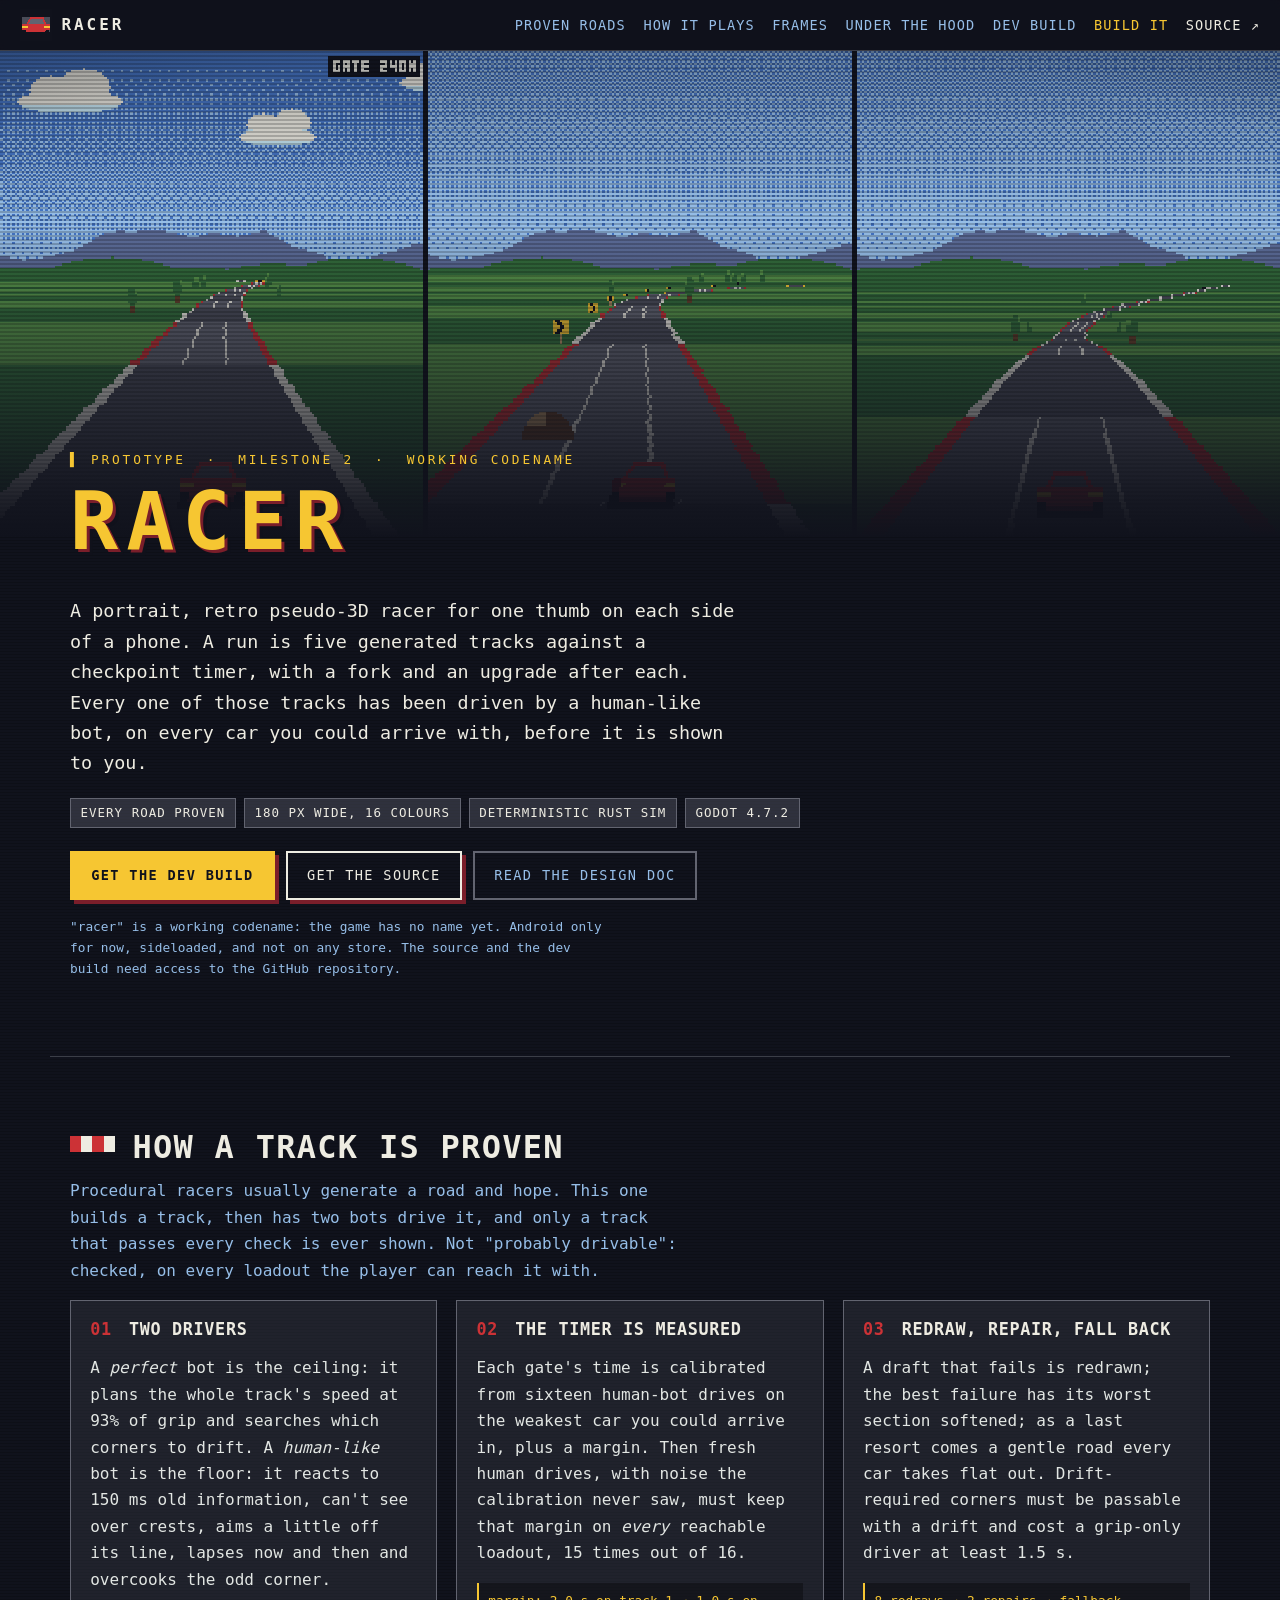
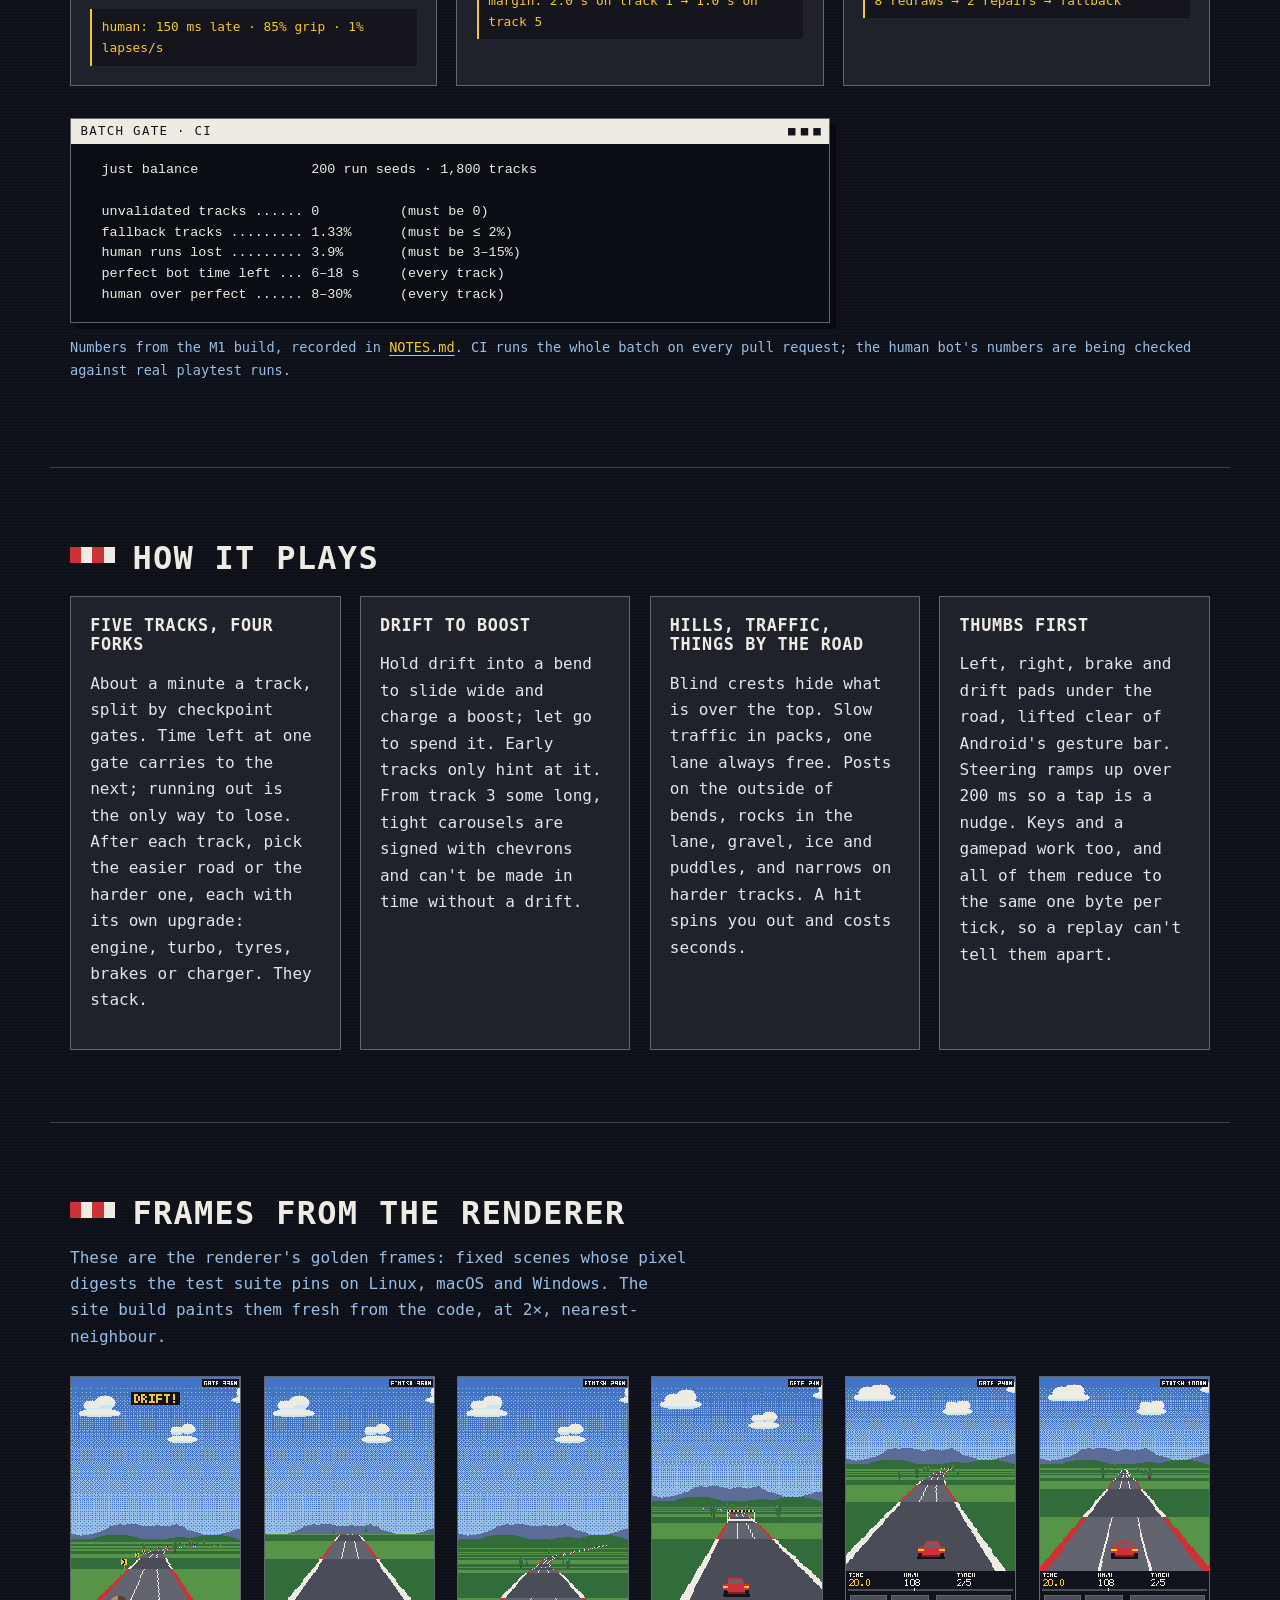
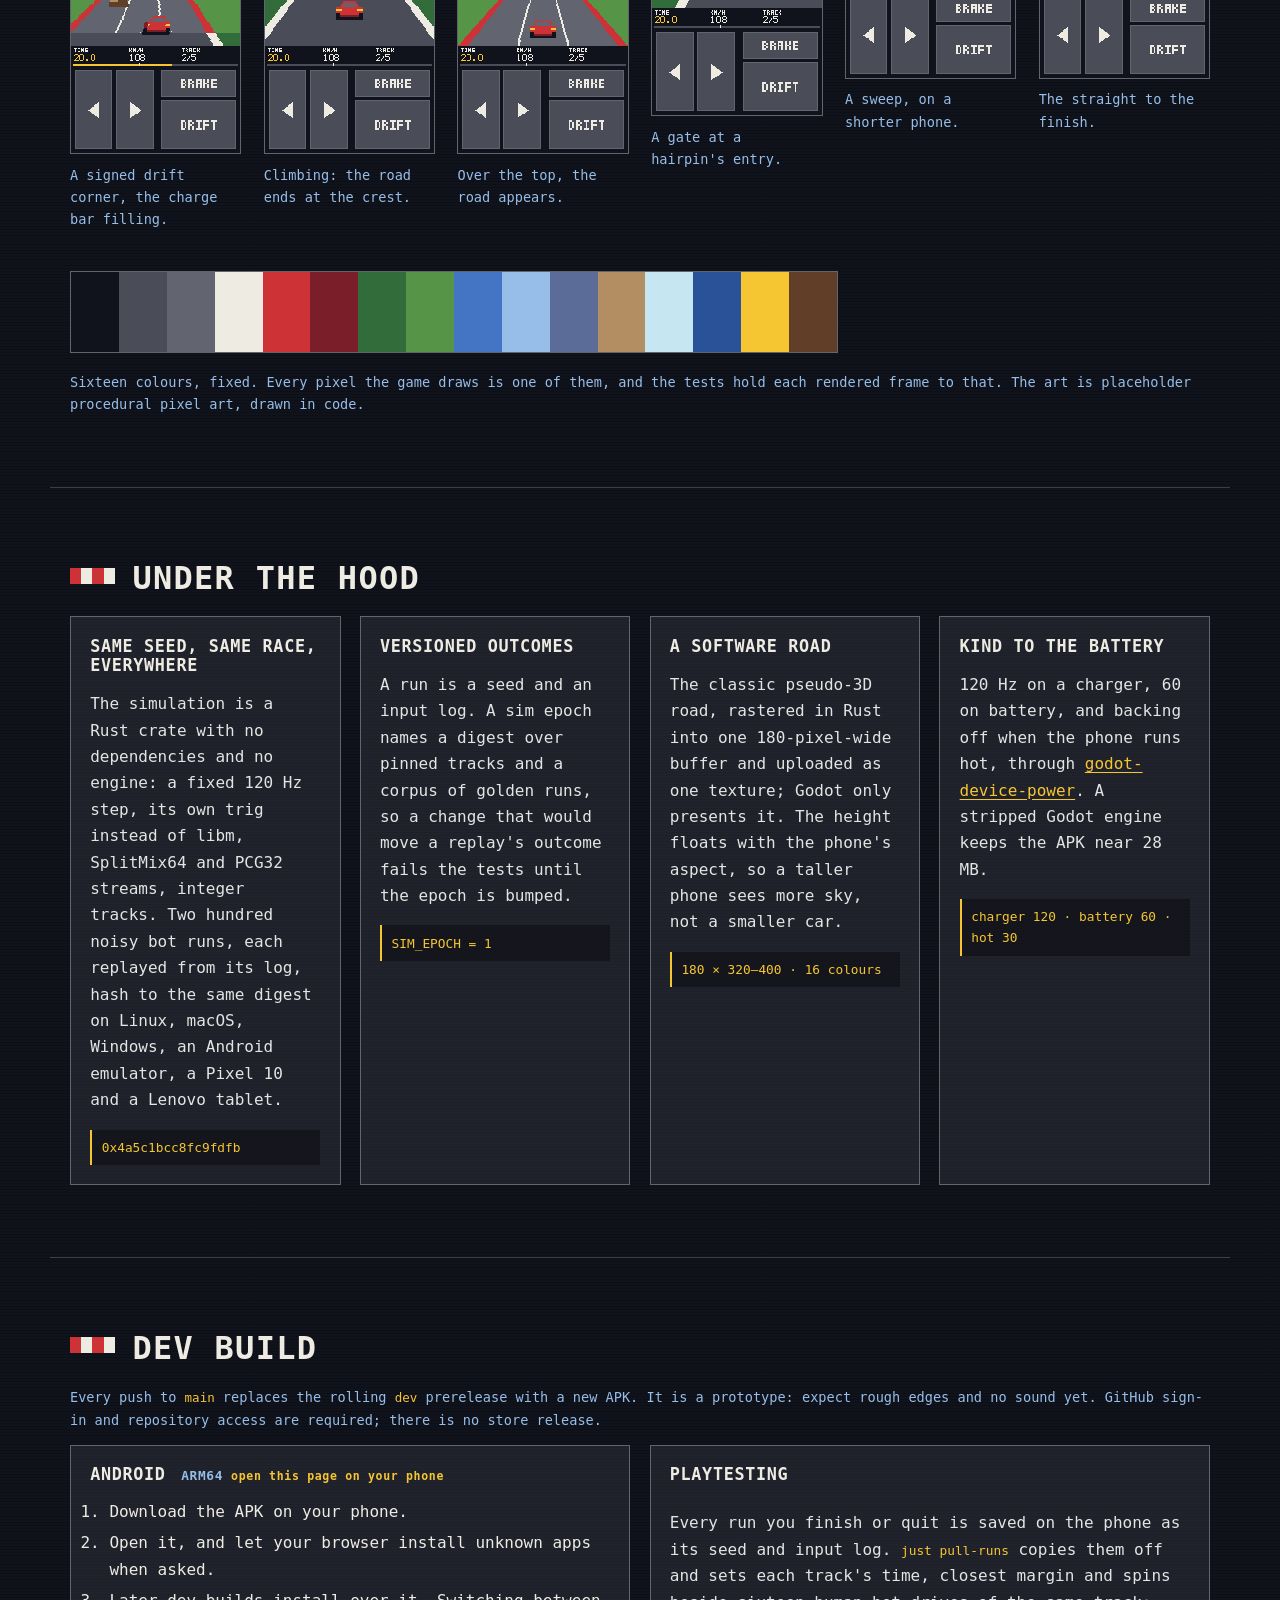
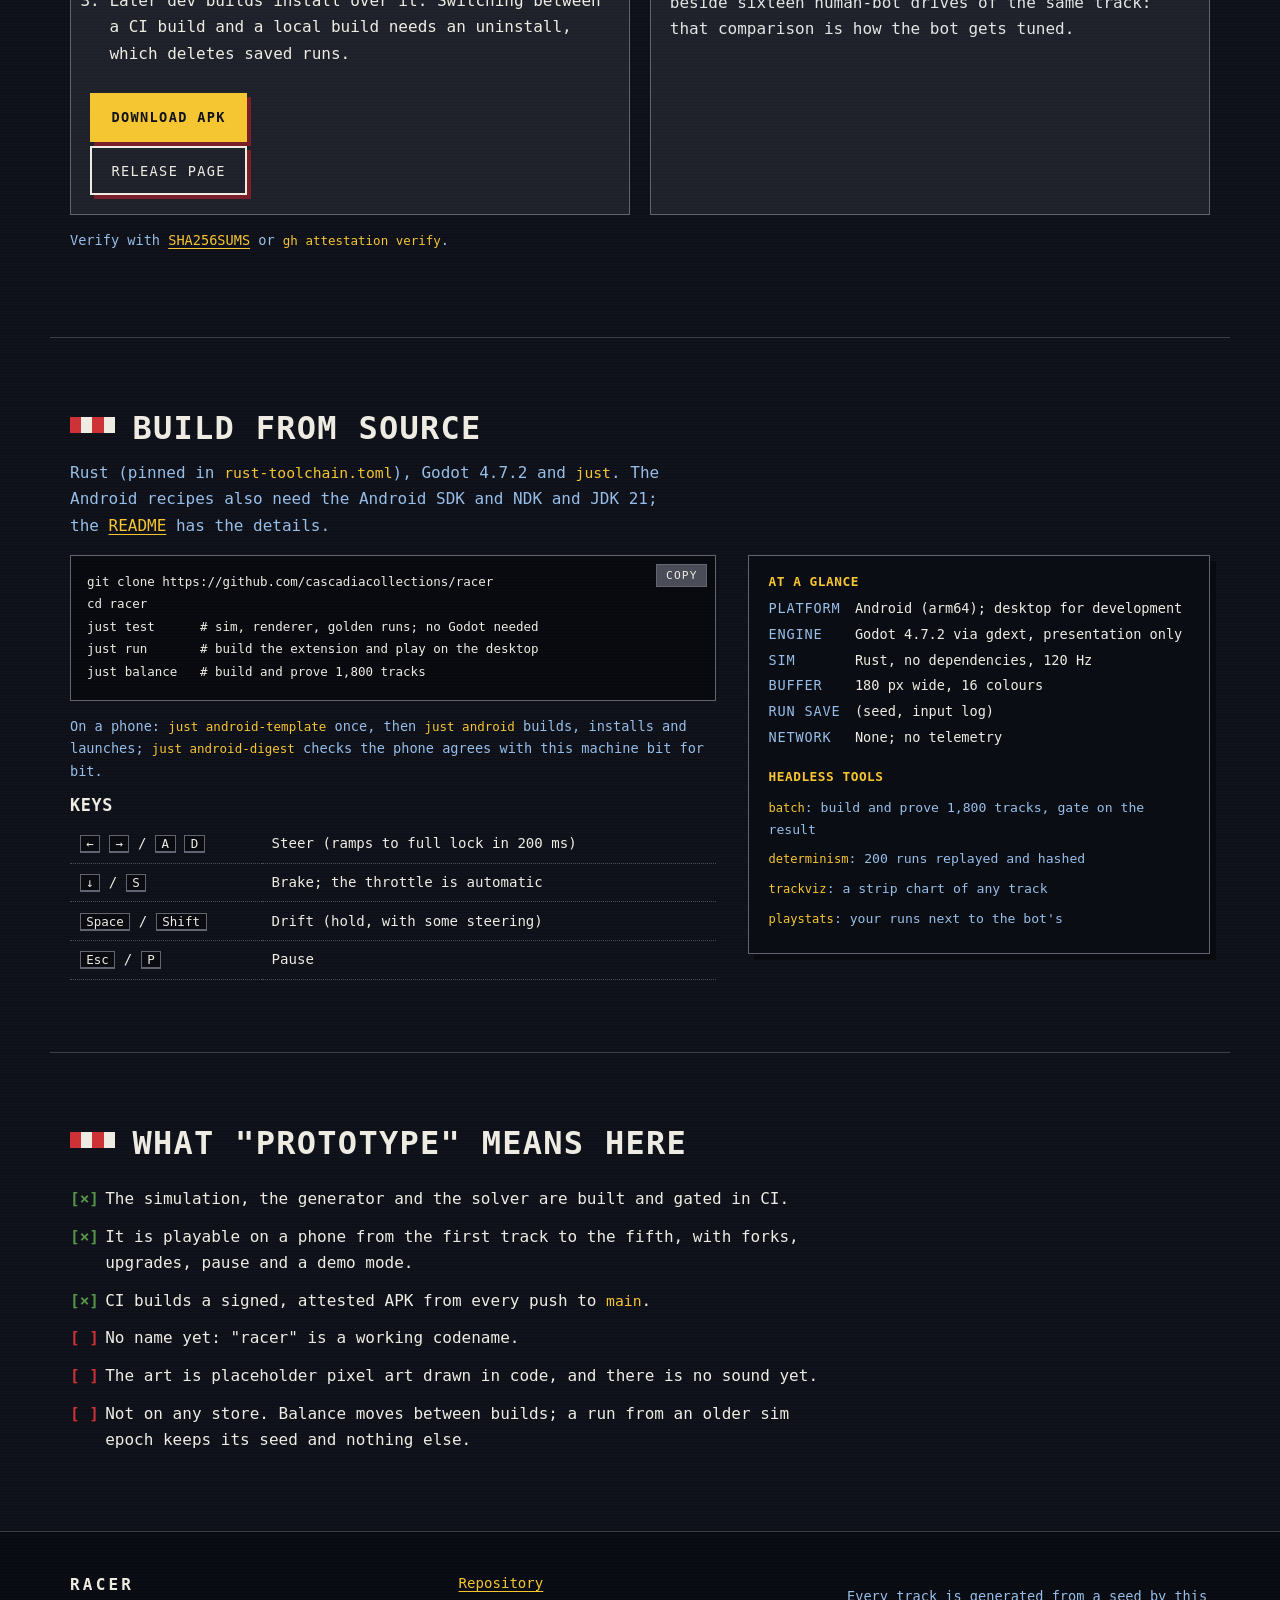
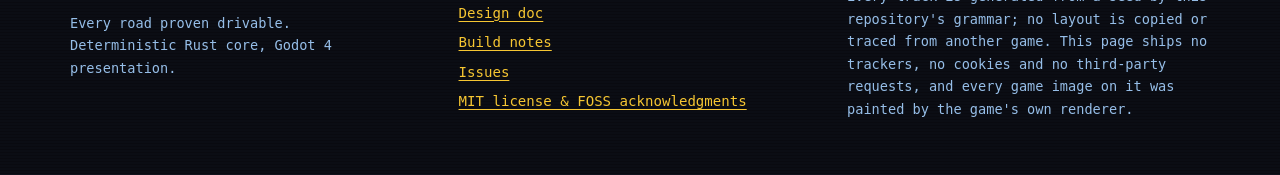
==== site/index.html @ f0534183 "Add a README and a project page built from the renderer's golden frames The README covers what the g" ====
<!DOCTYPE html>
<html lang="en">
<head>
<meta charset="utf-8">
<meta name="viewport" content="width=device-width, initial-scale=1">
<title>racer: every road proven drivable (working codename)</title>
<meta name="description" content="racer is the working codename of a portrait, retro pseudo-3D roguelike racer in which every generated track is driven by a human-like bot before you see it. An early prototype for Android phones.">
<!-- The placeholder below is rewritten to the live Pages base URL at deploy
     time (.github/workflows/pages.yml); it only affects link previews. -->
<link rel="canonical" href="__SITE_URL__">
<meta property="og:type" content="website">
<meta property="og:title" content="racer: every road proven drivable">
<meta property="og:description" content="A portrait, retro pseudo-3D roguelike racer. Every generated track is driven by a human-like bot before you see it. Early prototype; the name is a placeholder.">
<meta property="og:url" content="__SITE_URL__">
<meta property="og:image" content="__SITE_URL__assets/og.png">
<meta property="og:image:width" content="1200">
<meta property="og:image:height" content="630">
<meta name="twitter:card" content="summary_large_image">
<meta name="theme-color" content="#10121c">
<link rel="icon" href="assets/favicon.png" type="image/png">
<link rel="apple-touch-icon" href="assets/favicon.png">
<link rel="stylesheet" href="style.css">
</head>
<body>
<a class="skip" href="#main">Skip to content</a>

<header class="topbar">
  <a class="brand" href="#top">
    <img src="assets/favicon.png" alt="" width="32" height="32" class="px brand-spr">
    <span>RACER</span>
  </a>
  <nav aria-label="Sections">
    <a href="#proven">Proven roads</a>
    <a href="#play">How it plays</a>
    <a href="#frames">Frames</a>
    <a href="#tech">Under the hood</a>
    <a href="#dev">Dev build</a>
    <a href="#build">Build it</a>
    <a class="ext" href="https://github.com/cascadiacollections/racer">Source ↗</a>
  </nav>
</header>

<main id="main">

<section id="top" class="hero">
  <div class="hero-art" aria-hidden="true">
    <img src="assets/hero.png" alt="" class="px" width="1088" height="412" fetchpriority="high">
    <div class="crt"></div>
  </div>

  <div class="hero-copy">
    <p class="kicker"><span class="blink">▌</span> PROTOTYPE &nbsp;·&nbsp; MILESTONE 2 &nbsp;·&nbsp; WORKING CODENAME</p>
    <h1>racer</h1>
    <p class="tagline">A portrait, retro pseudo-3D racer for one thumb on each
      side of a phone. A run is five generated tracks against a checkpoint
      timer, with a fork and an upgrade after each. Every one of those tracks
      has been driven by a human-like bot, on every car you could arrive with,
      before it is shown to you.</p>

    <ul class="badges" aria-label="At a glance">
      <li>Every road proven</li>
      <li>180 px wide, 16 colours</li>
      <li>Deterministic Rust sim</li>
      <li>Godot 4.7.2</li>
    </ul>

    <div class="cta">
      <a class="btn primary" href="#dev">Get the dev build</a>
      <a class="btn" href="https://github.com/cascadiacollections/racer">Get the source</a>
      <a class="btn ghost" href="https://github.com/cascadiacollections/racer/blob/main/design/DESIGN.md">Read the design doc</a>
    </div>

    <p class="fineprint">"racer" is a working codename: the game has no name
      yet. Android only for now, sideloaded, and not on any store. The source
      and the dev build need access to the GitHub repository.</p>
  </div>
</section>

<!-- ------------------------------------------------------------ proven -->
<section id="proven" aria-labelledby="proven-h">
  <h2 id="proven-h">How a track is proven</h2>
  <p class="lede">Procedural racers usually generate a road and hope. This one
    builds a track, then has two bots drive it, and only a track that passes
    every check is ever shown. Not "probably drivable": checked, on every
    loadout the player can reach it with.</p>

  <div class="cards">
    <article class="card">
      <h3><span class="num">01</span> Two drivers</h3>
      <p>A <em>perfect</em> bot is the ceiling: it plans the whole track's
        speed at 93% of grip and searches which corners to drift. A
        <em>human-like</em> bot is the floor: it reacts to 150 ms old
        information, can't see over crests, aims a little off its line,
        lapses now and then and overcooks the odd corner.</p>
      <code>human: 150 ms late · 85% grip · 1% lapses/s</code>
    </article>
    <article class="card">
      <h3><span class="num">02</span> The timer is measured</h3>
      <p>Each gate's time is calibrated from sixteen human-bot drives on the
        weakest car you could arrive in, plus a margin. Then fresh human
        drives, with noise the calibration never saw, must keep that margin
        on <em>every</em> reachable loadout, 15 times out of 16.</p>
      <code>margin: 2.0 s on track 1 → 1.0 s on track 5</code>
    </article>
    <article class="card">
      <h3><span class="num">03</span> Redraw, repair, fall back</h3>
      <p>A draft that fails is redrawn; the best failure has its worst
        section softened; as a last resort comes a gentle road every car
        takes flat out. Drift-required corners must be passable with a drift
        and cost a grip-only driver at least 1.5 s.</p>
      <code>8 redraws → 2 repairs → fallback</code>
    </article>
  </div>

  <div class="panel gate">
    <div class="dosbar"><span>BATCH GATE · CI</span><span class="dots">■ ■ ■</span></div>
<pre class="dos">
  just balance              200 run seeds · 1,800 tracks

  unvalidated tracks ...... 0          (must be 0)
  fallback tracks ......... 1.33%      (must be ≤ 2%)
  human runs lost ......... 3.9%       (must be 3–15%)
  perfect bot time left ... 6–18 s     (every track)
  human over perfect ...... 8–30%      (every track)
</pre>
  </div>
  <p class="small">Numbers from the M1 build, recorded in
    <a href="https://github.com/cascadiacollections/racer/blob/main/NOTES.md">NOTES.md</a>.
    CI runs the whole batch on every pull request; the human bot's numbers are
    being checked against real playtest runs.</p>
</section>

<!-- ------------------------------------------------------------- play -->
<section id="play" aria-labelledby="play-h">
  <h2 id="play-h">How it plays</h2>
  <div class="cards">
    <article class="card">
      <h3>Five tracks, four forks</h3>
      <p>About a minute a track, split by checkpoint gates. Time left at one
        gate carries to the next; running out is the only way to lose. After
        each track, pick the easier road or the harder one, each with its own
        upgrade: engine, turbo, tyres, brakes or charger. They stack.</p>
    </article>
    <article class="card">
      <h3>Drift to boost</h3>
      <p>Hold drift into a bend to slide wide and charge a boost; let go to
        spend it. Early tracks only hint at it. From track 3 some long,
        tight carousels are signed with chevrons and can't be made in time
        without a drift.</p>
    </article>
    <article class="card">
      <h3>Hills, traffic, things by the road</h3>
      <p>Blind crests hide what is over the top. Slow traffic in packs, one
        lane always free. Posts on the outside of bends, rocks in the lane,
        gravel, ice and puddles, and narrows on harder tracks. A hit spins
        you out and costs seconds.</p>
    </article>
    <article class="card">
      <h3>Thumbs first</h3>
      <p>Left, right, brake and drift pads under the road, lifted clear of
        Android's gesture bar. Steering ramps up over 200 ms so a tap is a
        nudge. Keys and a gamepad work too, and all of them reduce to the same
        one byte per tick, so a replay can't tell them apart.</p>
    </article>
  </div>
</section>

<!-- ------------------------------------------------------------ frames -->
<section id="frames" aria-labelledby="frames-h">
  <h2 id="frames-h">Frames from the renderer</h2>
  <p class="lede">These are the renderer's golden frames: fixed scenes whose
    pixel digests the test suite pins on Linux, macOS and Windows. The site
    build paints them fresh from the code, at 2×, nearest-neighbour.</p>
  <div class="frame-grid">
    <figure>
      <img src="assets/frames/drift_corner_signed.png" alt="Drifting into a signed right-hand carousel: a yellow DRIFT banner, chevron signs on the outside of the bend, a rock by the road and the drift charge bar filling under the HUD." class="px" width="360" height="800" loading="lazy">
      <figcaption>A signed drift corner, the charge bar filling.</figcaption>
    </figure>
    <figure>
      <img src="assets/frames/crest_climbing.png" alt="Climbing toward a crest: the road ends at the summit and nothing beyond it is visible." class="px" width="360" height="800" loading="lazy">
      <figcaption>Climbing: the road ends at the crest.</figcaption>
    </figure>
    <figure>
      <img src="assets/frames/crest_over.png" alt="Just over the crest: the road drops away and winds into the distance." class="px" width="360" height="800" loading="lazy">
      <figcaption>Over the top, the road appears.</figcaption>
    </figure>
    <figure>
      <img src="assets/frames/hairpin_entry.png" alt="Approaching a hairpin with a checkpoint gate across the road ahead." class="px" width="360" height="720" loading="lazy">
      <figcaption>A gate at a hairpin's entry.</figcaption>
    </figure>
    <figure>
      <img src="assets/frames/sweep_mid_curve.png" alt="Mid-way through a long right-hand sweep with clouds above the hills." class="px" width="360" height="640" loading="lazy">
      <figcaption>A sweep, on a shorter phone.</figcaption>
    </figure>
    <figure>
      <img src="assets/frames/hazards.png" alt="A long straight toward the finish with red and white kerbs." class="px" width="360" height="640" loading="lazy">
      <figcaption>The straight to the finish.</figcaption>
    </figure>
  </div>
  <figure class="palette">
    <img src="assets/palette_16.png" alt="The sixteen colours: ink, two asphalt greys, white, red, dark red, two grass greens, two sky blues, hill blue, gravel, ice, water blue, yellow and brown." class="px" width="768" height="80" loading="lazy">
    <figcaption>Sixteen colours, fixed. Every pixel the game draws is one of
      them, and the tests hold each rendered frame to that. The art is
      placeholder procedural pixel art, drawn in code.</figcaption>
  </figure>
</section>

<!-- -------------------------------------------------------------- tech -->
<section id="tech" aria-labelledby="tech-h">
  <h2 id="tech-h">Under the hood</h2>
  <div class="cards">
    <article class="card">
      <h3>Same seed, same race, everywhere</h3>
      <p>The simulation is a Rust crate with no dependencies and no engine: a
        fixed 120 Hz step, its own trig instead of libm, SplitMix64 and PCG32
        streams, integer tracks. Two hundred noisy bot runs, each replayed
        from its log, hash to the same digest on Linux, macOS, Windows, an
        Android emulator, a Pixel 10 and a Lenovo tablet.</p>
      <code>0x4a5c1bcc8fc9fdfb</code>
    </article>
    <article class="card">
      <h3>Versioned outcomes</h3>
      <p>A run is a seed and an input log. A sim epoch names a digest over
        pinned tracks and a corpus of golden runs, so a change that would
        move a replay's outcome fails the tests until the epoch is bumped.</p>
      <code>SIM_EPOCH = 1</code>
    </article>
    <article class="card">
      <h3>A software road</h3>
      <p>The classic pseudo-3D road, rastered in Rust into one 180-pixel-wide
        buffer and uploaded as one texture; Godot only presents it. The height
        floats with the phone's aspect, so a taller phone sees more sky, not a
        smaller car.</p>
      <code>180 × 320–400 · 16 colours</code>
    </article>
    <article class="card">
      <h3>Kind to the battery</h3>
      <p>120 Hz on a charger, 60 on battery, and backing off when the phone
        runs hot, through
        <a href="https://github.com/KevinTCoughlin/godot-device-power">godot-device-power</a>.
        A stripped Godot engine keeps the APK near 28 MB.</p>
      <code>charger 120 · battery 60 · hot 30</code>
    </article>
  </div>
</section>

<!-- --------------------------------------------------------------- dev -->
<section id="dev" aria-labelledby="dev-h">
  <h2 id="dev-h">Dev build</h2>
  <p class="small">Every push to <code>main</code> replaces the rolling
    <code>dev</code> prerelease with a new APK. It is a prototype: expect
    rough edges and no sound yet. GitHub sign-in and repository access are
    required; there is no store release.</p>
  <div class="cards dl">
    <article class="card">
      <h3>Android <span class="arch">arm64</span></h3>
      <ol>
        <li>Download the APK on your phone.</li>
        <li>Open it, and let your browser install unknown apps when asked.</li>
        <li>Later dev builds install over it. Switching between a CI build and
          a local build needs an uninstall, which deletes saved runs.</li>
      </ol>
      <a class="btn primary" href="https://github.com/cascadiacollections/racer/releases/download/dev/Racer-android-arm64.apk">Download APK</a>
      <a class="btn" href="https://github.com/cascadiacollections/racer/releases/tag/dev">Release page</a>
    </article>
    <article class="card">
      <h3>Playtesting</h3>
      <p>Every run you finish or quit is saved on the phone as its seed and
        input log. <code>just pull-runs</code> copies them off and sets each
        track's time, closest margin and spins beside sixteen human-bot drives
        of the same track: that comparison is how the bot gets tuned.</p>
    </article>
  </div>
  <p class="small">Verify with <a href="https://github.com/cascadiacollections/racer/releases/download/dev/SHA256SUMS">SHA256SUMS</a>
    or <code>gh attestation verify</code>.</p>
</section>

<!-- ------------------------------------------------------------- build -->
<section id="build" aria-labelledby="build-h">
  <h2 id="build-h">Build from source</h2>
  <p class="lede">Rust (pinned in <code>rust-toolchain.toml</code>), Godot
    4.7.2 and <code>just</code>. The Android recipes also need the Android SDK
    and NDK and JDK 21; the
    <a href="https://github.com/cascadiacollections/racer/blob/main/README.md">README</a>
    has the details.</p>
  <div class="build-grid">
    <div>
      <div class="codeblock">
        <button class="copy" type="button" data-copy="#quickstart">Copy</button>
<pre id="quickstart"><code>git clone https://github.com/cascadiacollections/racer
cd racer
just test      # sim, renderer, golden runs; no Godot needed
just run       # build the extension and play on the desktop
just balance   # build and prove 1,800 tracks</code></pre>
      </div>
      <p class="small">On a phone: <code>just android-template</code> once, then
        <code>just android</code> builds, installs and launches;
        <code>just android-digest</code> checks the phone agrees with this
        machine bit for bit.</p>

      <h3>Keys</h3>
      <table class="keys">
        <tbody>
          <tr><th scope="row"><kbd>←</kbd> <kbd>→</kbd> / <kbd>A</kbd> <kbd>D</kbd></th><td>Steer (ramps to full lock in 200 ms)</td></tr>
          <tr><th scope="row"><kbd>↓</kbd> / <kbd>S</kbd></th><td>Brake; the throttle is automatic</td></tr>
          <tr><th scope="row"><kbd>Space</kbd> / <kbd>Shift</kbd></th><td>Drift (hold, with some steering)</td></tr>
          <tr><th scope="row"><kbd>Esc</kbd> / <kbd>P</kbd></th><td>Pause</td></tr>
        </tbody>
      </table>
    </div>

    <aside class="reqs panel">
      <h3>At a glance</h3>
      <dl>
        <dt>Platform</dt><dd>Android (arm64); desktop for development</dd>
        <dt>Engine</dt><dd>Godot 4.7.2 via gdext, presentation only</dd>
        <dt>Sim</dt><dd>Rust, no dependencies, 120 Hz</dd>
        <dt>Buffer</dt><dd>180 px wide, 16 colours</dd>
        <dt>Run save</dt><dd>(seed, input log)</dd>
        <dt>Network</dt><dd>None; no telemetry</dd>
      </dl>
      <h3>Headless tools</h3>
      <ul class="tools">
        <li><code>batch</code>: build and prove 1,800 tracks, gate on the result</li>
        <li><code>determinism</code>: 200 runs replayed and hashed</li>
        <li><code>trackviz</code>: a strip chart of any track</li>
        <li><code>playstats</code>: your runs next to the bot's</li>
      </ul>
    </aside>
  </div>
</section>

<!-- ------------------------------------------------------------ status -->
<section class="status" aria-labelledby="status-h">
  <h2 id="status-h">What "prototype" means here</h2>
  <ul class="checks">
    <li class="yes">The simulation, the generator and the solver are built and gated in CI.</li>
    <li class="yes">It is playable on a phone from the first track to the fifth, with forks, upgrades, pause and a demo mode.</li>
    <li class="yes">CI builds a signed, attested APK from every push to <code>main</code>.</li>
    <li class="no">No name yet: "racer" is a working codename.</li>
    <li class="no">The art is placeholder pixel art drawn in code, and there is no sound yet.</li>
    <li class="no">Not on any store. Balance moves between builds; a run from an older sim epoch keeps its seed and nothing else.</li>
  </ul>
</section>

</main>

<footer>
  <div class="foot-grid">
    <div>
      <p class="brand-foot">RACER</p>
      <p class="small">Every road proven drivable.<br>Deterministic Rust core, Godot 4 presentation.</p>
    </div>
    <nav aria-label="Project links">
      <a href="https://github.com/cascadiacollections/racer">Repository</a>
      <a href="https://github.com/cascadiacollections/racer/blob/main/design/DESIGN.md">Design doc</a>
      <a href="https://github.com/cascadiacollections/racer/blob/main/NOTES.md">Build notes</a>
      <a href="https://github.com/cascadiacollections/racer/issues">Issues</a>
      <a href="licenses.html">MIT license &amp; FOSS acknowledgments</a>
    </nav>
    <p class="small colophon">Every track is generated from a seed by this
      repository's grammar; no layout is copied or traced from another game.
      This page ships no trackers, no cookies and no third-party requests,
      and every game image on it was painted by the game's own renderer.</p>
  </div>
</footer>

<script src="main.js" defer></script>
</body>
</html>
---- site/style.css ----
/* racer: project page.
   The palette below is COLOURS in crates/racer-godot/src/palette.rs, in
   index order. Nothing on this page uses a colour that is not in the game,
   apart from translucent mixes of these. */
:root {
  --ink:        #10121c;
  --asphalt-dk: #4a4c58;
  --asphalt-lt: #626470;
  --white:      #eeece2;
  --red:        #cc3236;
  --red-dk:     #7a1e2a;
  --grass-dk:   #326c3a;
  --grass-lt:   #569448;
  --sky-hi:     #4474c4;
  --sky-lo:     #96bee8;
  --hills:      #5c6c98;
  --gravel:     #b28e62;
  --ice:        #c6e6f2;
  --water:      #2a5298;
  --yellow:     #f6c632;
  --brown:      #603e28;

  --mono: ui-monospace, "SFMono-Regular", "SF Mono", Menlo, Consolas,
          "DejaVu Sans Mono", "Liberation Mono", monospace;
  --maxw: 1180px;
  --rule: 1px solid color-mix(in srgb, var(--asphalt-lt) 55%, transparent);
  color-scheme: dark;
}

*, *::before, *::after { box-sizing: border-box; }

html { scroll-behavior: smooth; }
@media (prefers-reduced-motion: reduce) { html { scroll-behavior: auto; } }

body {
  margin: 0;
  background: var(--ink);
  color: var(--white);
  font-family: var(--mono);
  font-size: 16px;
  line-height: 1.65;
  -webkit-font-smoothing: antialiased;
  background-image:
    radial-gradient(1200px 600px at 50% -10%, color-mix(in srgb, var(--water) 55%, transparent), transparent 70%),
    repeating-linear-gradient(0deg, rgba(0,0,0,.18) 0 1px, transparent 1px 3px);
}

.px { image-rendering: pixelated; image-rendering: crisp-edges; }

.skip {
  position: absolute; left: -9999px; top: 0; z-index: 20;
  background: var(--yellow); color: var(--ink); padding: .5rem 1rem;
}
.skip:focus { left: 0; }

:focus-visible { outline: 2px solid var(--yellow); outline-offset: 3px; }

a { color: var(--yellow); text-underline-offset: 3px; }
a:hover { color: var(--ice); }

h1, h2, h3 { line-height: 1.15; letter-spacing: .04em; margin: 0 0 .6em; }
h2 {
  font-size: clamp(1.4rem, 1.1rem + 1.2vw, 2rem);
  text-transform: uppercase;
}
/* A kerb: red and white blocks before every section heading. */
h2::before {
  content: ""; display: inline-block;
  width: 1.4em; height: .5em; margin-right: .55em; vertical-align: .18em;
  background: repeating-linear-gradient(90deg, var(--red) 0 .35em, var(--white) .35em .7em);
}
h3 { font-size: 1.05rem; text-transform: uppercase; color: var(--white); }

code { color: var(--yellow); font-family: var(--mono); font-size: .92em; }

section {
  max-width: var(--maxw);
  margin: 0 auto;
  padding: 4.5rem 1.25rem;
  border-top: var(--rule);
}
section:first-of-type { border-top: 0; }

.lede { color: var(--sky-lo); max-width: 64ch; margin-top: -.4rem; }
.small { font-size: .85rem; color: var(--sky-lo); }

/* ------------------------------------------------------------- top bar */
.topbar {
  position: sticky; top: 0; z-index: 10;
  display: flex; align-items: center; justify-content: space-between;
  gap: 1rem; flex-wrap: wrap;
  padding: .55rem 1.25rem;
  background: color-mix(in srgb, var(--ink) 88%, transparent);
  backdrop-filter: blur(6px);
  border-bottom: var(--rule);
}
.brand {
  display: inline-flex; align-items: center; gap: .6rem;
  color: var(--white); text-decoration: none;
  font-weight: 700; letter-spacing: .18em;
}
.brand-spr { width: 32px; height: 32px; }
.topbar nav { display: flex; gap: 1.1rem; flex-wrap: wrap; font-size: .85rem; }
.topbar nav a { color: var(--sky-lo); text-decoration: none; text-transform: uppercase; letter-spacing: .08em; }
.topbar nav a:hover, .topbar nav a[aria-current="true"] { color: var(--yellow); }
.topbar nav .ext { color: var(--white); }

/* ---------------------------------------------------------------- hero */
.hero {
  position: relative;
  max-width: none;
  padding: 0 0 4rem;
  border-top: 0;
  overflow: hidden;
}
.hero-art { position: relative; line-height: 0; background: var(--ink); }
.hero-art img {
  display: block;
  width: 100%; max-width: 1632px; margin: 0 auto;
  height: clamp(260px, 38vw, 560px); object-fit: cover;
  object-position: 50% 100%;
}
.hero-art::after {
  content: ""; position: absolute; inset: 0;
  background: linear-gradient(180deg,
    color-mix(in srgb, var(--ink) 30%, transparent) 0%,
    transparent 35%,
    color-mix(in srgb, var(--ink) 92%, transparent) 92%,
    var(--ink) 100%);
}
.crt {
  position: absolute; inset: 0; pointer-events: none;
  background:
    repeating-linear-gradient(0deg, rgba(0,0,0,.2) 0 2px, transparent 2px 4px),
    radial-gradient(120% 90% at 50% 50%, transparent 55%, rgba(0,0,0,.45) 100%);
  animation: flicker 4.2s steps(2, end) infinite;
}
@keyframes flicker { 0%,96%,100% { opacity: 1; } 97% { opacity: .82; } }

.hero-copy {
  position: relative;
  max-width: var(--maxw);
  margin: -5.5rem auto 0;
  padding: 0 1.25rem;
}
.kicker {
  color: var(--yellow); letter-spacing: .22em; font-size: .8rem;
  text-transform: uppercase; margin: 0 0 .4rem;
}
.blink { animation: blink 1.1s steps(2, end) infinite; }
@keyframes blink { 50% { opacity: 0; } }

.hero h1 {
  font-size: clamp(2.6rem, 1.6rem + 5vw, 5rem);
  letter-spacing: .1em;
  text-transform: uppercase;
  margin: 0 0 .35em;
  color: var(--yellow);
  text-shadow:
    3px 3px 0 var(--red-dk),
    6px 6px 0 color-mix(in srgb, var(--ink) 80%, transparent);
}
.tagline { max-width: 60ch; font-size: clamp(1rem, .95rem + .3vw, 1.15rem); }

.badges {
  display: flex; flex-wrap: wrap; gap: .5rem;
  list-style: none; margin: 1.2rem 0; padding: 0;
  font-size: .78rem; text-transform: uppercase; letter-spacing: .08em;
}
.badges li {
  border: 1px solid var(--asphalt-lt);
  background: color-mix(in srgb, var(--asphalt-dk) 55%, transparent);
  color: var(--white);
  padding: .25rem .6rem;
}

.cta { display: flex; flex-wrap: wrap; gap: .7rem; margin: 1.4rem 0 1rem; }
.btn {
  display: inline-block;
  padding: .7rem 1.2rem;
  border: 2px solid var(--white);
  color: var(--white);
  background: transparent;
  text-decoration: none;
  text-transform: uppercase;
  letter-spacing: .1em;
  font-size: .85rem;
  box-shadow: 4px 4px 0 var(--red-dk);
  transition: transform .06s linear, box-shadow .06s linear, background .12s;
}
.btn:hover { background: color-mix(in srgb, var(--white) 12%, transparent); color: var(--white); }
.btn:active { transform: translate(4px, 4px); box-shadow: 0 0 0 var(--red-dk); }
.btn.primary {
  background: var(--yellow); border-color: var(--yellow); color: var(--ink);
  font-weight: 700;
}
.btn.primary:hover { background: var(--white); border-color: var(--white); color: var(--ink); }
.btn.ghost { border-color: var(--asphalt-lt); color: var(--sky-lo); box-shadow: none; }
.btn.ghost:hover { color: var(--white); border-color: var(--white); }
.fineprint { font-size: .8rem; color: var(--sky-lo); max-width: 70ch; }

/* --------------------------------------------------------------- panels */
.panel {
  border: 1px solid var(--asphalt-lt);
  background: color-mix(in srgb, #000 30%, var(--ink));
  box-shadow: 6px 6px 0 rgba(0,0,0,.4);
}
.dosbar {
  display: flex; justify-content: space-between; align-items: center;
  background: var(--white); color: var(--ink);
  padding: .15rem .6rem; font-size: .78rem; letter-spacing: .1em;
}
.dosbar .dots { letter-spacing: -.1em; }
pre.dos {
  margin: 0; padding: 1rem .9rem;
  color: var(--white); font-size: clamp(.66rem, .52rem + .42vw, .84rem);
  line-height: 1.55; overflow-x: auto;
}
.gate { margin-top: 2rem; max-width: 760px; }

/* ---------------------------------------------------------------- cards */
.cards { display: grid; gap: 1.2rem; grid-template-columns: repeat(auto-fit, minmax(260px, 1fr)); }
.card {
  border: 1px solid var(--asphalt-lt);
  background: color-mix(in srgb, var(--asphalt-dk) 28%, transparent);
  padding: 1.2rem;
}
.card p { color: color-mix(in srgb, var(--white) 86%, var(--sky-lo)); }
.card .num { color: var(--red); margin-right: .4rem; }
.card code {
  display: block; margin-top: .8rem; padding: .45rem .6rem;
  background: rgba(0,0,0,.35); border-left: 2px solid var(--yellow);
  font-size: .8rem; overflow-wrap: anywhere;
}
.card p code { display: inline; margin: 0; padding: 0; background: none; border: 0; }

/* --------------------------------------------------------------- frames */
figure { margin: 0; }
figcaption { font-size: .85rem; color: var(--sky-lo); margin-top: .6rem; }

.frame-grid {
  display: grid; gap: 1.4rem; margin-top: 1.6rem;
  grid-template-columns: repeat(6, minmax(0, 1fr));
  align-items: start;
}
.frame-grid img {
  display: block; width: 100%; height: auto;
  border: 1px solid var(--asphalt-lt);
  background: var(--ink);
}

.palette { margin-top: 2.5rem; }
.palette img { width: 100%; max-width: 768px; height: auto; border: 1px solid var(--asphalt-lt); }

/* ---------------------------------------------------------------- build */
.build-grid { display: grid; gap: 2rem; grid-template-columns: minmax(0, 1.4fr) minmax(0, 1fr); align-items: start; }
.codeblock { position: relative; border: 1px solid var(--asphalt-lt); background: rgba(0,0,0,.4); }
.codeblock pre { margin: 0; padding: 1rem; overflow-x: auto; font-size: .85rem; }
.codeblock code { color: var(--white); }
.copy {
  position: absolute; top: .5rem; right: .5rem;
  font-family: var(--mono); font-size: .7rem; letter-spacing: .1em;
  text-transform: uppercase; cursor: pointer;
  background: var(--asphalt-dk); color: var(--white);
  border: 1px solid var(--asphalt-lt); padding: .25rem .55rem;
}
.copy:hover { background: var(--yellow); color: var(--ink); }

.keys { width: 100%; border-collapse: collapse; font-size: .88rem; }
.keys th, .keys td { text-align: left; padding: .45rem .6rem; border-bottom: 1px dotted color-mix(in srgb, var(--asphalt-lt) 70%, transparent); vertical-align: top; }
.keys th { width: 12rem; font-weight: 400; color: var(--white); }
kbd {
  font-family: var(--mono); font-size: .78rem;
  border: 1px solid var(--asphalt-lt); border-bottom-width: 2px;
  padding: 0 .35rem; background: rgba(0,0,0,.35); color: var(--white);
}

.reqs { padding: 1.2rem; }
.reqs h3 { color: var(--yellow); font-size: .8rem; }
.reqs dl { display: grid; grid-template-columns: auto 1fr; gap: .2rem .9rem; margin: 0 0 1.4rem; font-size: .85rem; }
.reqs dt { color: var(--sky-lo); text-transform: uppercase; letter-spacing: .06em; }
.reqs dd { margin: 0; }
.tools { list-style: none; margin: 0; padding: 0; font-size: .82rem; color: var(--sky-lo); }
.tools li { padding: .25rem 0; }

/* -------------------------------------------------------------- status */
.checks { list-style: none; margin: 1.2rem 0 0; padding: 0; max-width: 80ch; }
.checks li { position: relative; padding: .35rem 0 .35rem 2.2rem; }
.checks li::before { position: absolute; left: 0; font-weight: 700; }
.checks .yes::before { content: "[×]"; color: var(--grass-lt); }
.checks .no::before { content: "[ ]"; color: var(--red); }

/* -------------------------------------------------------------- footer */
footer { border-top: var(--rule); background: rgba(0,0,0,.3); }
.foot-grid {
  max-width: var(--maxw); margin: 0 auto; padding: 2.5rem 1.25rem;
  display: grid; gap: 1.6rem; grid-template-columns: repeat(auto-fit, minmax(240px, 1fr));
  align-items: start;
}
.brand-foot { letter-spacing: .2em; font-weight: 700; margin: 0 0 .3rem; }
footer nav { display: grid; gap: .4rem; font-size: .88rem; }
.colophon { max-width: 46ch; }

/* Grid children default to min-width:auto, which lets a wide <pre> or a
   pixel image push the whole page sideways. */
.build-grid > *, .cards > *, .frame-grid > *, .foot-grid > * { min-width: 0; }

@media (max-width: 1000px) { .frame-grid { grid-template-columns: repeat(3, minmax(0, 1fr)); } }

@media (max-width: 760px) {
  .build-grid { grid-template-columns: minmax(0, 1fr); }
  .hero-copy { margin-top: -3rem; }
  .keys th { width: 8.5rem; }
  .frame-grid { grid-template-columns: repeat(2, minmax(0, 1fr)); }
}

@media (prefers-reduced-motion: reduce) {
  .crt, .blink { animation: none; }
}

/* Dev build cards: steps, then buttons along the bottom. */
.dl .card { display: flex; flex-direction: column; }
.dl .card ol { margin: 0 0 1rem; padding-left: 1.2rem; flex: 1; }
.dl .card li { margin: .3rem 0; }
.dl .card .btn { margin: .3rem .4rem 0 0; align-self: flex-start; }
.dl .arch { color: var(--sky-lo); font-size: .8rem; margin-left: .3rem; }
.dl .card.elsewhere h3::after { content: "open this page on your phone"; color: var(--yellow); font-size: .72rem; margin-left: .5rem; text-transform: none; }

/* Bundled notices stay readable on narrow screens and at larger text sizes. */
details { margin: 1rem 0; border: 1px solid var(--asphalt-lt); padding: 1rem; }
summary { cursor: pointer; color: var(--yellow); }
.license-text { white-space: pre-wrap; overflow-wrap: anywhere; font: inherit; font-size: .85rem; }
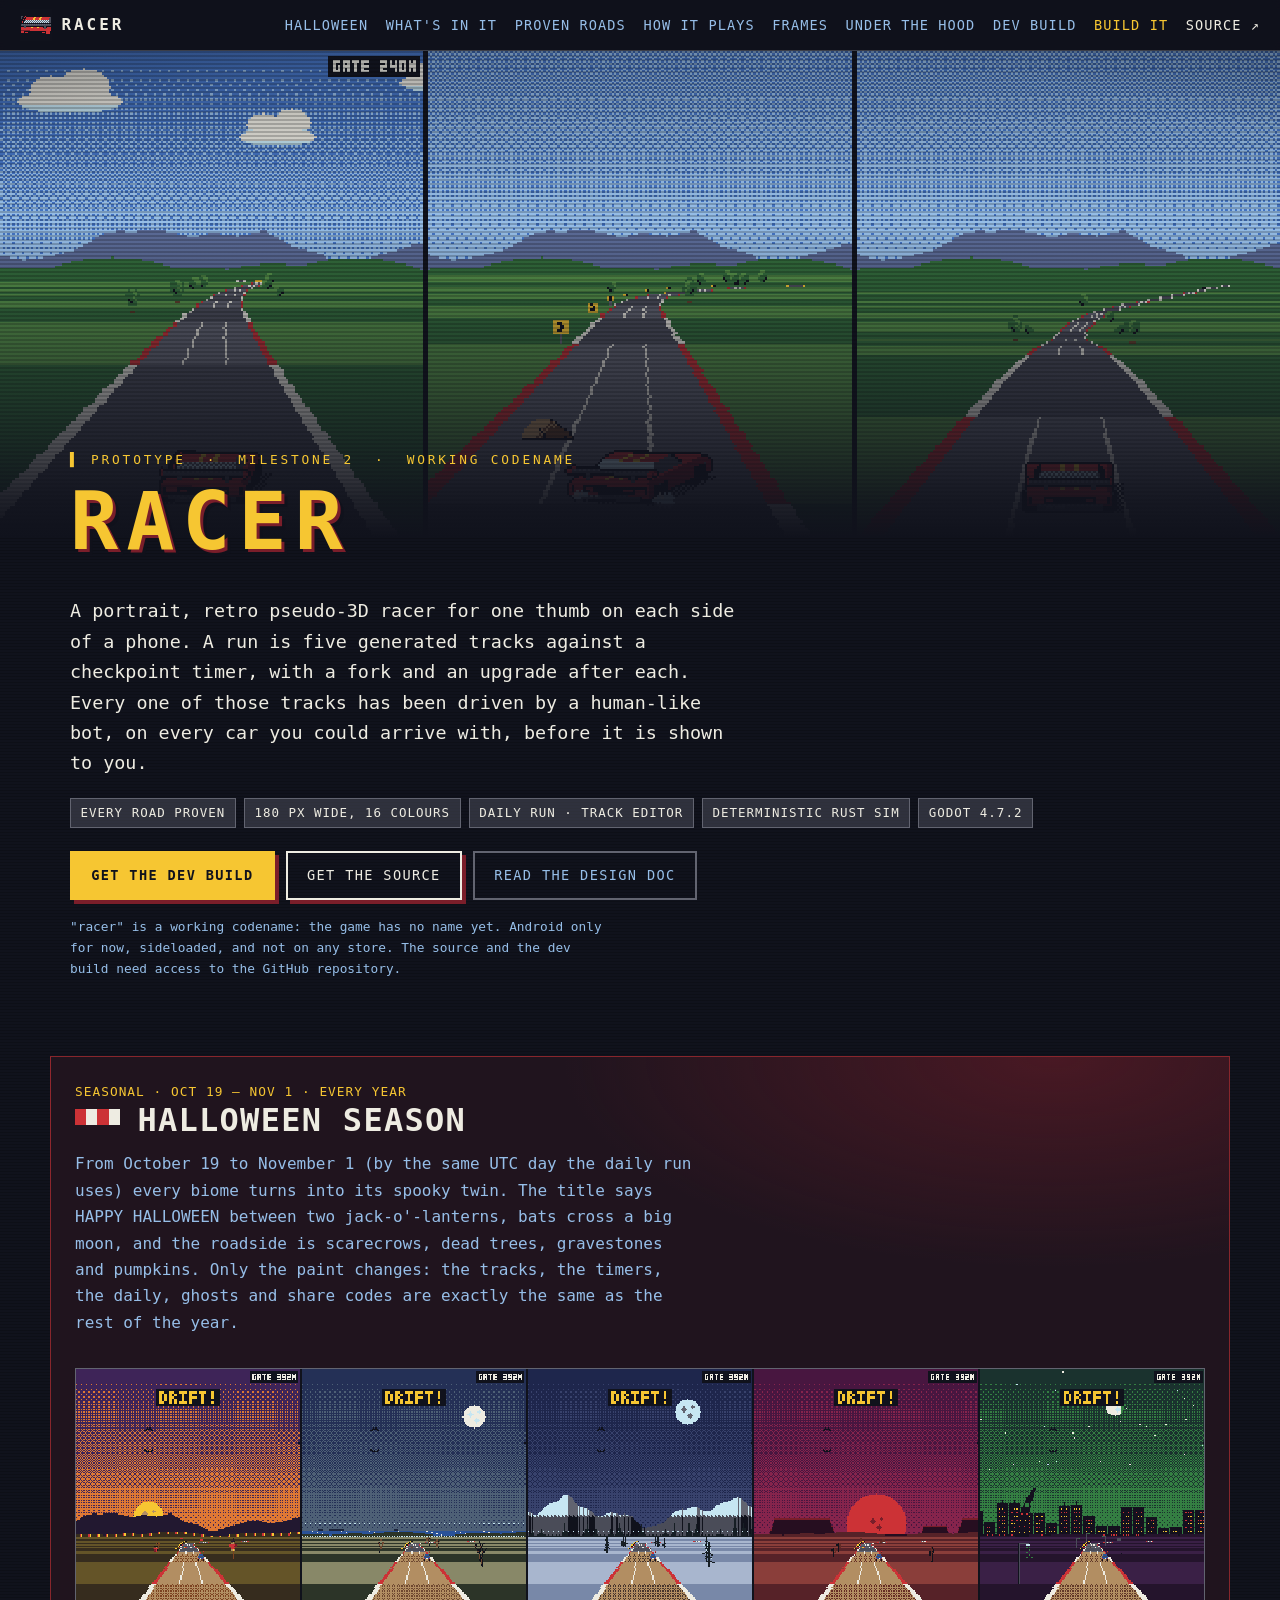
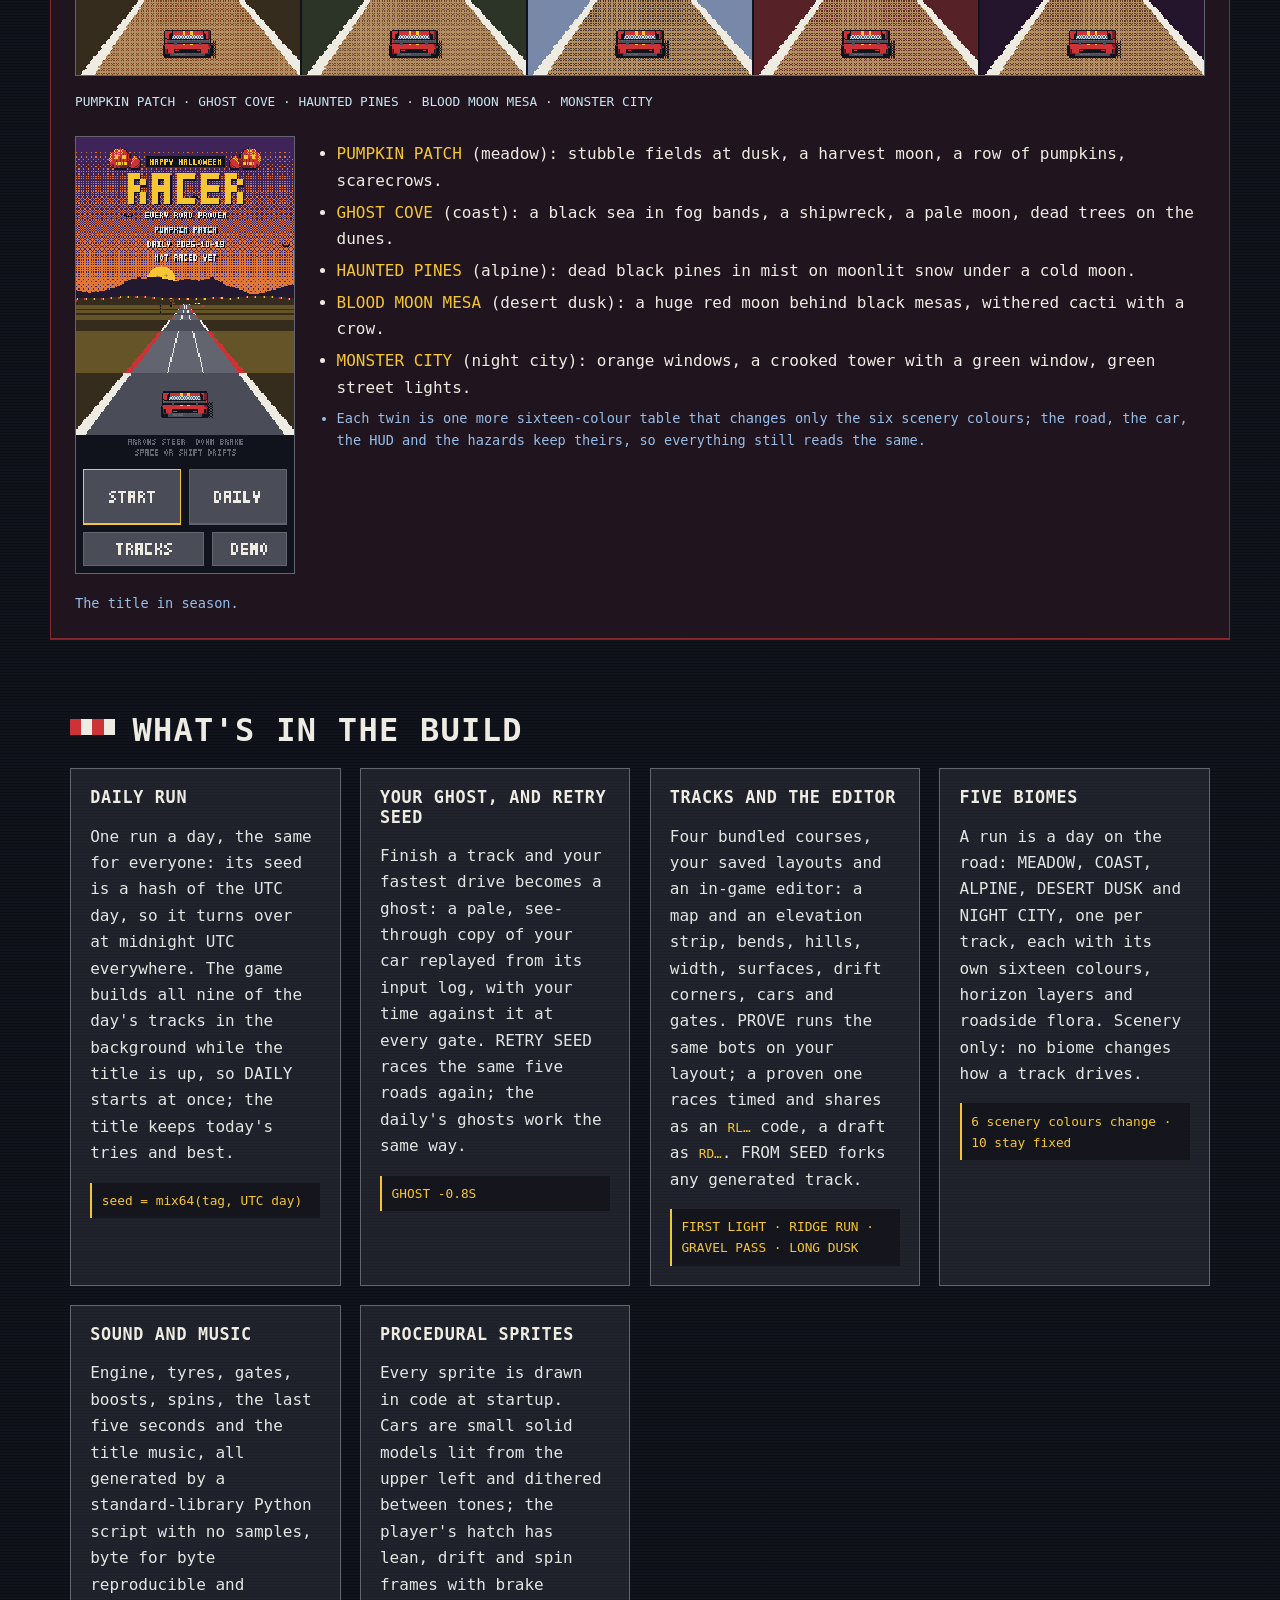
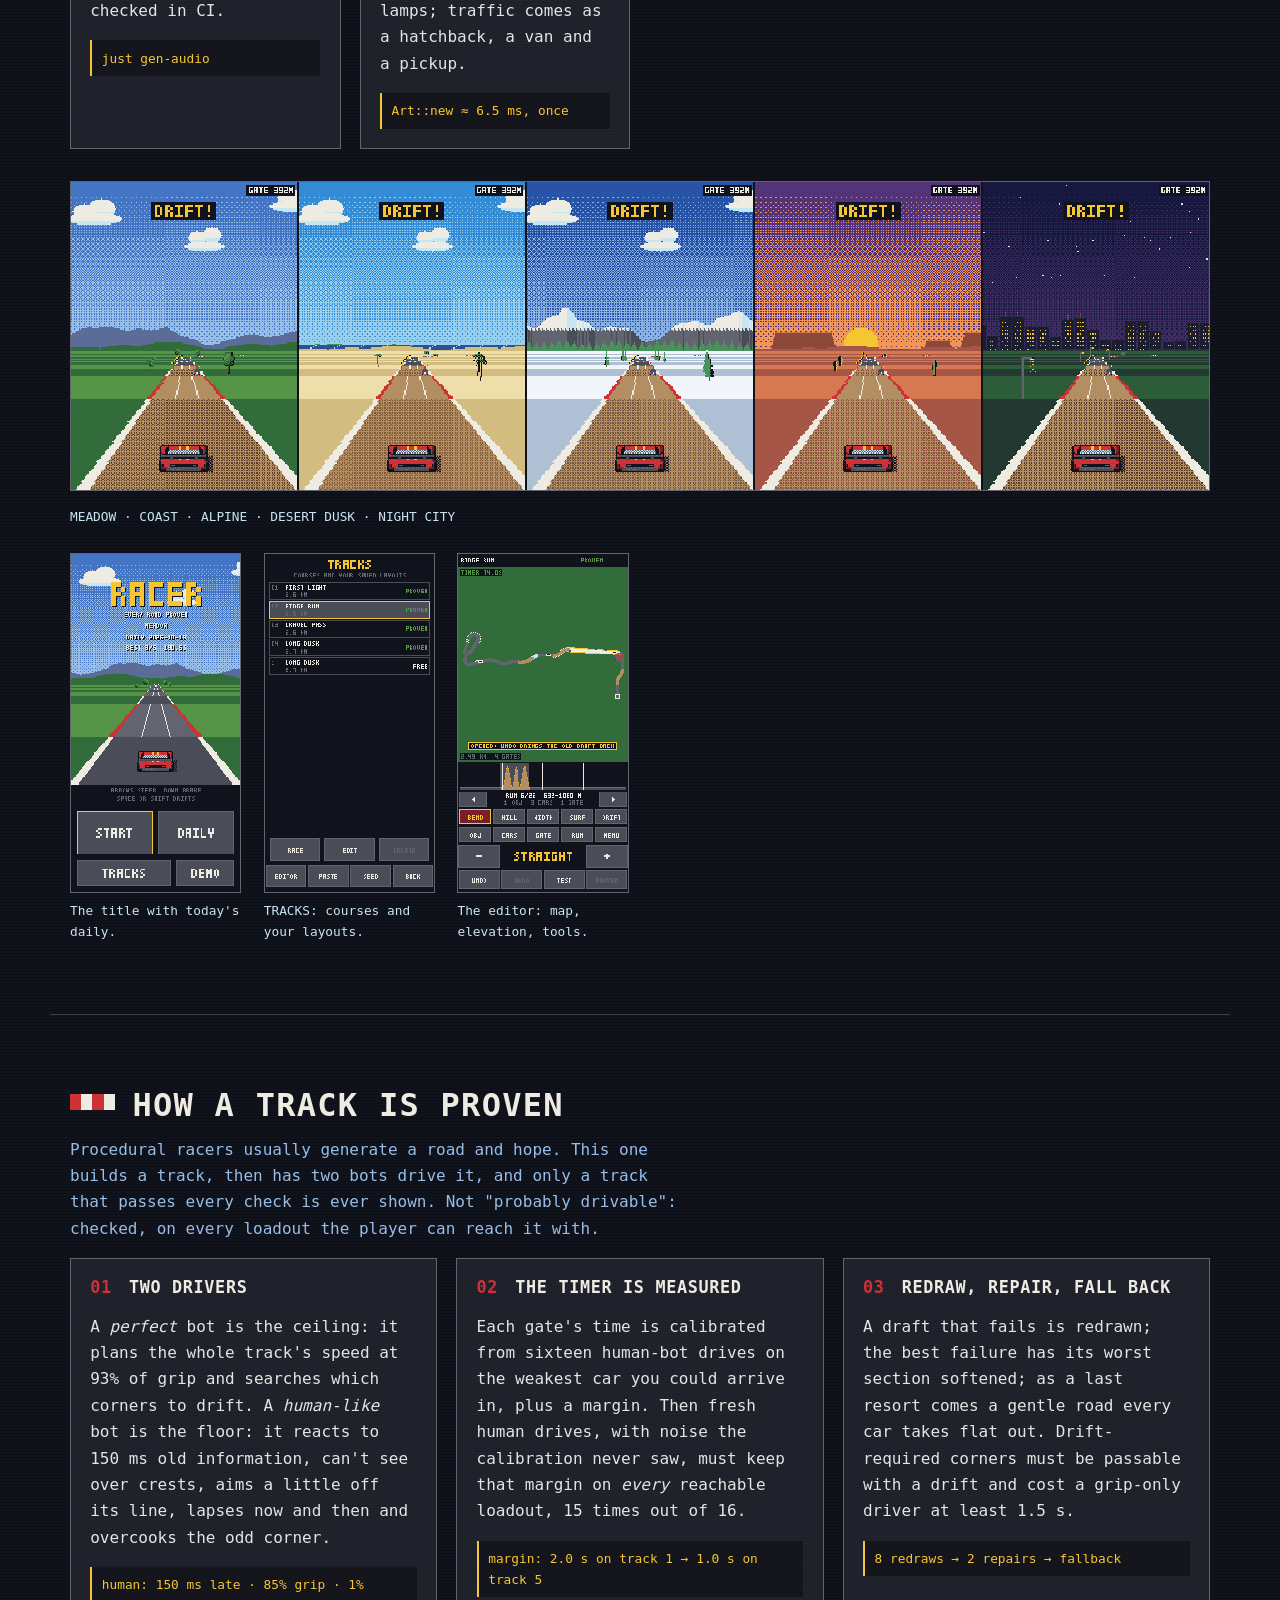
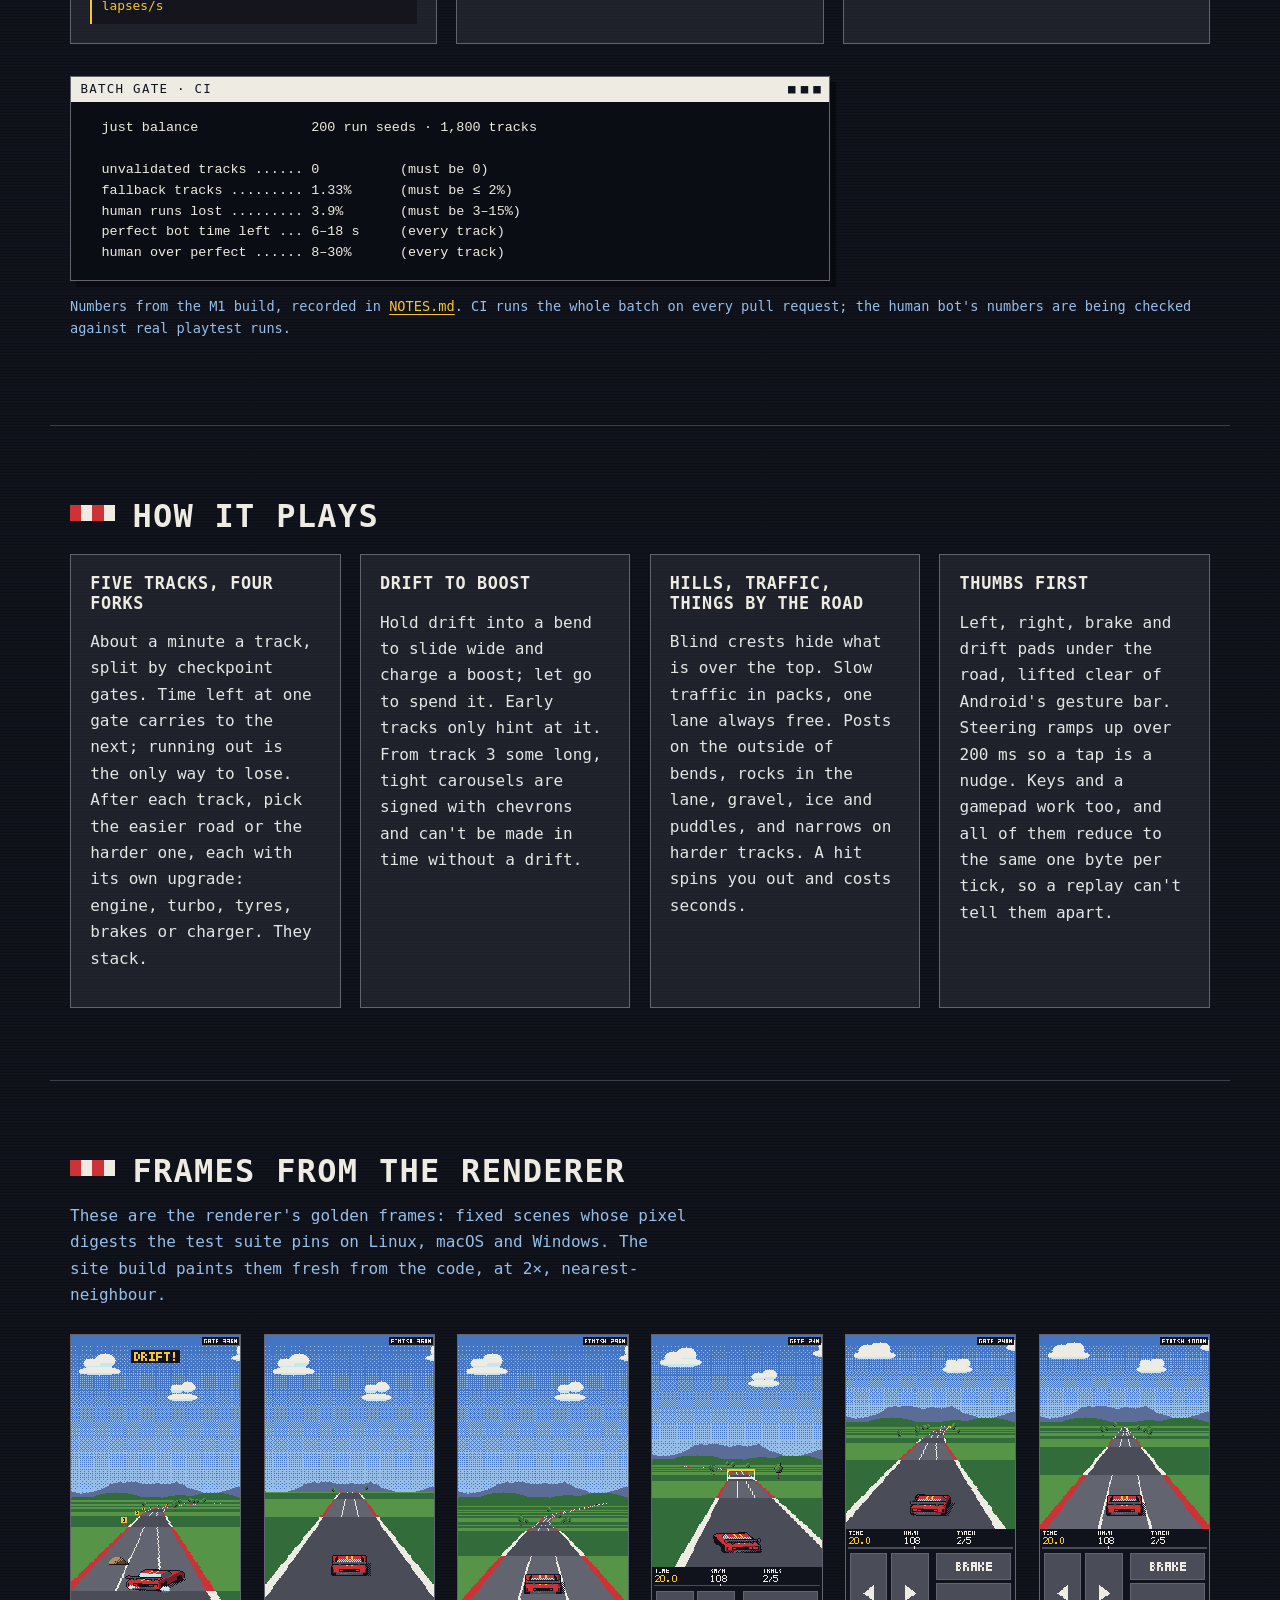
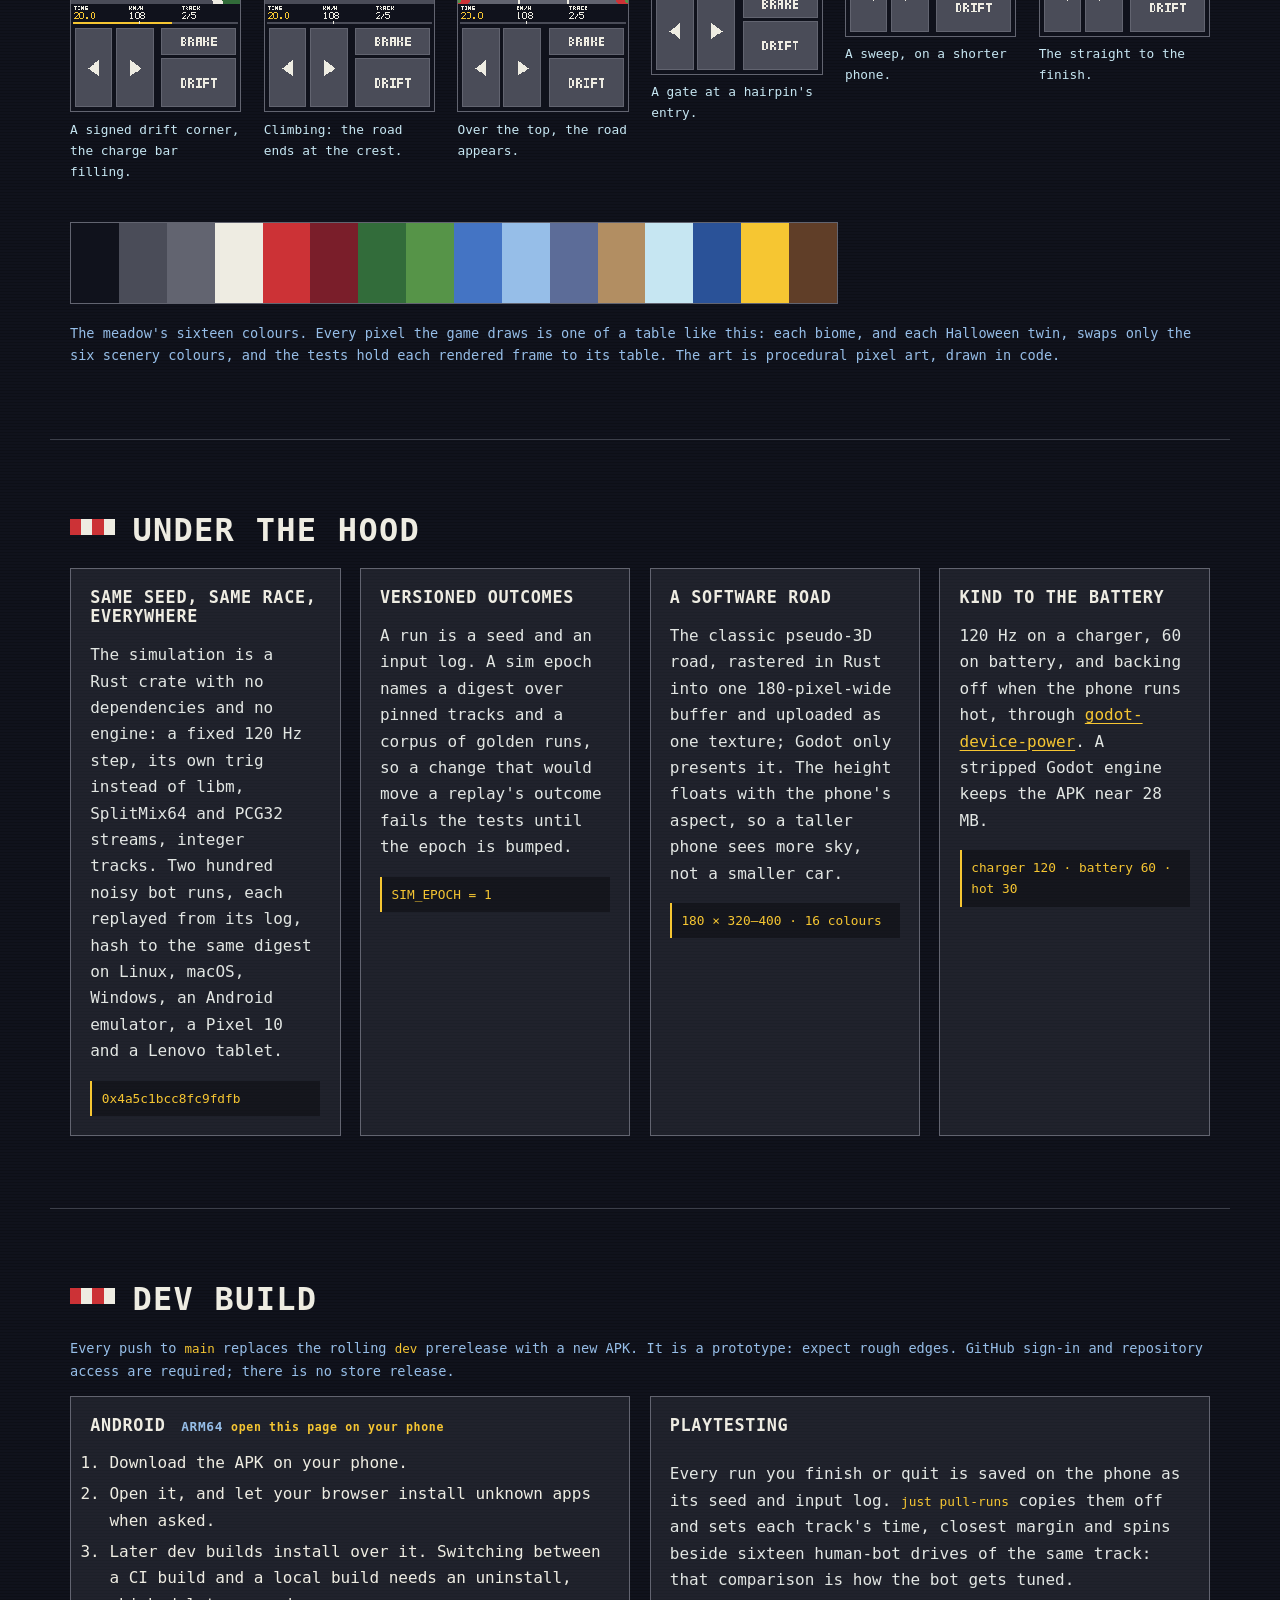
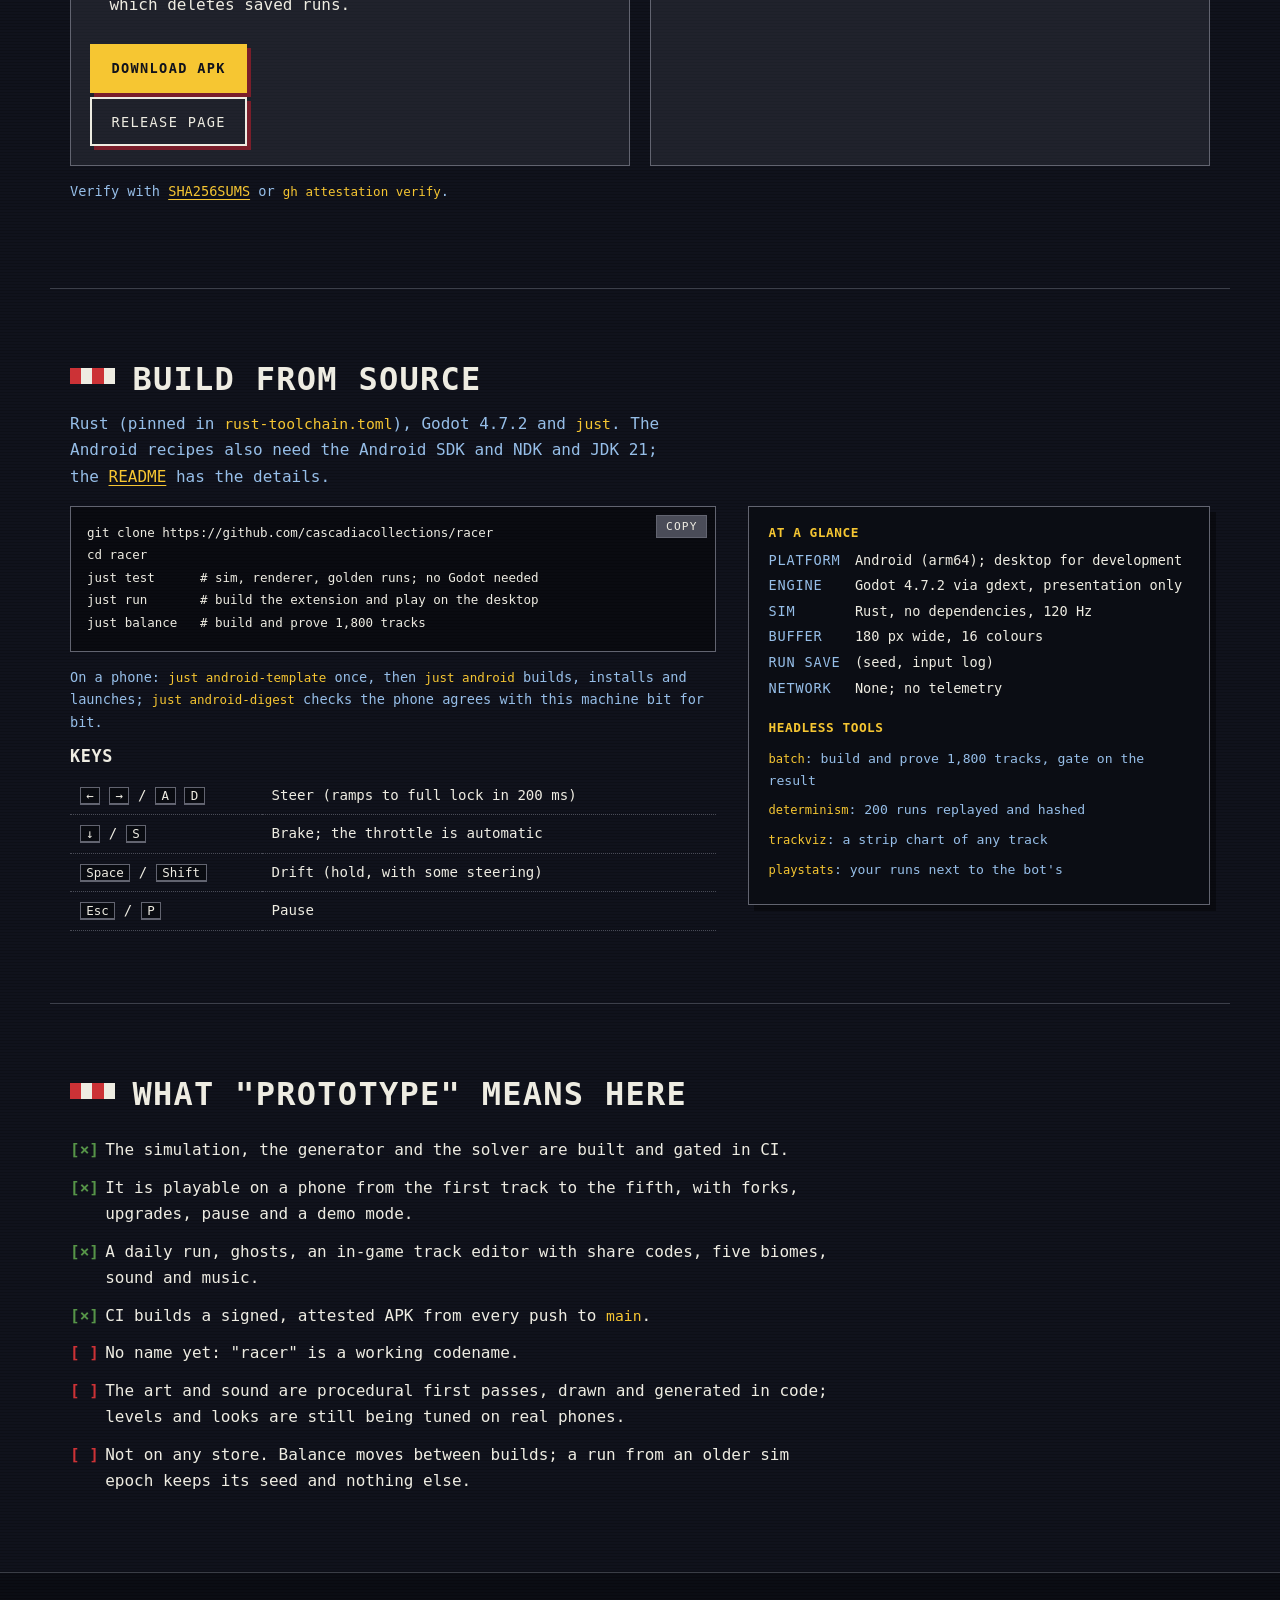
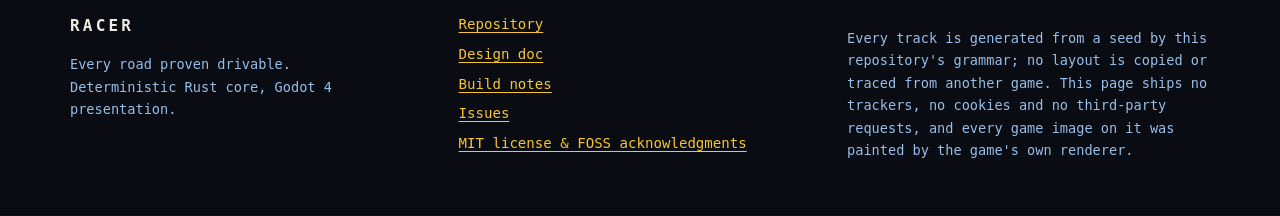
==== commit 959abe23: "Site: Halloween section, biomes and twins strips, what shipped since #12 build_site.py holds each fr" ====
--- a/site/index.html
+++ b/site/index.html
@@ -30,6 +30,8 @@
     <span>RACER</span>
   </a>
   <nav aria-label="Sections">
+    <a href="#halloween">Halloween</a>
+    <a href="#new">What's in it</a>
     <a href="#proven">Proven roads</a>
     <a href="#play">How it plays</a>
     <a href="#frames">Frames</a>
@@ -60,6 +62,7 @@
     <ul class="badges" aria-label="At a glance">
       <li>Every road proven</li>
       <li>180 px wide, 16 colours</li>
+      <li>Daily run · track editor</li>
       <li>Deterministic Rust sim</li>
       <li>Godot 4.7.2</li>
     </ul>
@@ -73,6 +76,109 @@
     <p class="fineprint">"racer" is a working codename: the game has no name
       yet. Android only for now, sideloaded, and not on any store. The source
       and the dev build need access to the GitHub repository.</p>
+  </div>
+</section>
+
+<!-- --------------------------------------------------------- halloween -->
+<section id="halloween" class="halloween" aria-labelledby="halloween-h">
+  <p class="kicker spooky-kicker">SEASONAL · OCT 19 – NOV 1 · EVERY YEAR</p>
+  <h2 id="halloween-h">Halloween season</h2>
+  <p class="lede">From October 19 to November 1 (by the same UTC day the
+    daily run uses) every biome turns into its spooky twin. The title says
+    HAPPY HALLOWEEN between two jack-o'-lanterns, bats cross a big moon, and
+    the roadside is scarecrows, dead trees, gravestones and pumpkins. Only
+    the paint changes: the tracks, the timers, the daily, ghosts and share
+    codes are exactly the same as the rest of the year.</p>
+  <figure class="strip">
+    <img src="assets/twins.png" alt="The five Halloween twins side by side: PUMPKIN PATCH under a low harvest moon, GHOST COVE with a pale moon over a black sea, HAUNTED PINES with dead black pines below moonlit peaks, BLOOD MOON MESA with a huge red moon behind black mesas, and MONSTER CITY with orange windows, a crooked tower and a green glow." class="px" width="1816" height="492" loading="lazy">
+    <figcaption>PUMPKIN PATCH · GHOST COVE · HAUNTED PINES · BLOOD MOON MESA · MONSTER CITY</figcaption>
+  </figure>
+  <div class="halloween-grid">
+    <figure>
+      <img src="assets/frames/screen_title_halloween.png" alt="The title screen in the Halloween season: HAPPY HALLOWEEN between two jack-o'-lanterns over the RACER banner, the road behind it in the pumpkin patch under an orange sky." class="px" width="360" height="720" loading="lazy">
+      <figcaption>The title in season.</figcaption>
+    </figure>
+    <ul class="twin-list">
+      <li><b>PUMPKIN PATCH</b> (meadow): stubble fields at dusk, a harvest moon, a row of pumpkins, scarecrows.</li>
+      <li><b>GHOST COVE</b> (coast): a black sea in fog bands, a shipwreck, a pale moon, dead trees on the dunes.</li>
+      <li><b>HAUNTED PINES</b> (alpine): dead black pines in mist on moonlit snow under a cold moon.</li>
+      <li><b>BLOOD MOON MESA</b> (desert dusk): a huge red moon behind black mesas, withered cacti with a crow.</li>
+      <li><b>MONSTER CITY</b> (night city): orange windows, a crooked tower with a green window, green street lights.</li>
+      <li class="small">Each twin is one more sixteen-colour table that changes only the six scenery colours; the road, the car, the HUD and the hazards keep theirs, so everything still reads the same.</li>
+    </ul>
+  </div>
+</section>
+
+<!-- --------------------------------------------------------------- new -->
+<section id="new" aria-labelledby="new-h">
+  <h2 id="new-h">What's in the build</h2>
+  <div class="cards">
+    <article class="card">
+      <h3>DAILY run</h3>
+      <p>One run a day, the same for everyone: its seed is a hash of the UTC
+        day, so it turns over at midnight UTC everywhere. The game builds all
+        nine of the day's tracks in the background while the title is up, so
+        DAILY starts at once; the title keeps today's tries and best.</p>
+      <code>seed = mix64(tag, UTC day)</code>
+    </article>
+    <article class="card">
+      <h3>Your ghost, and RETRY SEED</h3>
+      <p>Finish a track and your fastest drive becomes a ghost: a pale,
+        see-through copy of your car replayed from its input log, with your
+        time against it at every gate. RETRY SEED races the same five roads
+        again; the daily's ghosts work the same way.</p>
+      <code>GHOST -0.8S</code>
+    </article>
+    <article class="card">
+      <h3>TRACKS and the editor</h3>
+      <p>Four bundled courses, your saved layouts and an in-game editor: a
+        map and an elevation strip, bends, hills, width, surfaces, drift
+        corners, cars and gates. PROVE runs the same bots on your layout;
+        a proven one races timed and shares as an <code>RL…</code> code,
+        a draft as <code>RD…</code>. FROM SEED forks any generated track.</p>
+      <code>FIRST LIGHT · RIDGE RUN · GRAVEL PASS · LONG DUSK</code>
+    </article>
+    <article class="card">
+      <h3>Five biomes</h3>
+      <p>A run is a day on the road: MEADOW, COAST, ALPINE, DESERT DUSK and
+        NIGHT CITY, one per track, each with its own sixteen colours, horizon
+        layers and roadside flora. Scenery only: no biome changes how a
+        track drives.</p>
+      <code>6 scenery colours change · 10 stay fixed</code>
+    </article>
+    <article class="card">
+      <h3>Sound and music</h3>
+      <p>Engine, tyres, gates, boosts, spins, the last five seconds and the
+        title music, all generated by a standard-library Python script with
+        no samples, byte for byte reproducible and checked in CI.</p>
+      <code>just gen-audio</code>
+    </article>
+    <article class="card">
+      <h3>Procedural sprites</h3>
+      <p>Every sprite is drawn in code at startup. Cars are small solid
+        models lit from the upper left and dithered between tones; the
+        player's hatch has lean, drift and spin frames with brake lamps;
+        traffic comes as a hatchback, a van and a pickup.</p>
+      <code>Art::new ≈ 6.5 ms, once</code>
+    </article>
+  </div>
+  <figure class="strip">
+    <img src="assets/biomes.png" alt="The five biomes side by side: a green meadow with clouds, a coast with a sea horizon and palms, snowy alpine peaks with pines, a desert dusk with mesas and a setting sun, and a night city skyline with lit windows." class="px" width="1816" height="492" loading="lazy">
+    <figcaption>MEADOW · COAST · ALPINE · DESERT DUSK · NIGHT CITY</figcaption>
+  </figure>
+  <div class="frame-grid">
+    <figure>
+      <img src="assets/frames/screen_title_daily.png" alt="The title screen with today's daily run: its date and the best of today's tries under the RACER banner." class="px" width="360" height="720" loading="lazy">
+      <figcaption>The title with today's daily.</figcaption>
+    </figure>
+    <figure>
+      <img src="assets/frames/screen_tracks.png" alt="The TRACKS list: the four bundled courses, each marked proven, and a saved layout." class="px" width="360" height="720" loading="lazy">
+      <figcaption>TRACKS: courses and your layouts.</figcaption>
+    </figure>
+    <figure>
+      <img src="assets/frames/screen_editor_bend.png" alt="The track editor: a map of the course with the selected run highlighted, an elevation strip below it, and the tool buttons." class="px" width="360" height="720" loading="lazy">
+      <figcaption>The editor: map, elevation, tools.</figcaption>
+    </figure>
   </div>
 </section>
 
@@ -199,9 +305,10 @@
   </div>
   <figure class="palette">
     <img src="assets/palette_16.png" alt="The sixteen colours: ink, two asphalt greys, white, red, dark red, two grass greens, two sky blues, hill blue, gravel, ice, water blue, yellow and brown." class="px" width="768" height="80" loading="lazy">
-    <figcaption>Sixteen colours, fixed. Every pixel the game draws is one of
-      them, and the tests hold each rendered frame to that. The art is
-      placeholder procedural pixel art, drawn in code.</figcaption>
+    <figcaption>The meadow's sixteen colours. Every pixel the game draws is
+      one of a table like this: each biome, and each Halloween twin, swaps
+      only the six scenery colours, and the tests hold each rendered frame to
+      its table. The art is procedural pixel art, drawn in code.</figcaption>
   </figure>
 </section>
 
@@ -249,7 +356,7 @@
   <h2 id="dev-h">Dev build</h2>
   <p class="small">Every push to <code>main</code> replaces the rolling
     <code>dev</code> prerelease with a new APK. It is a prototype: expect
-    rough edges and no sound yet. GitHub sign-in and repository access are
+    rough edges. GitHub sign-in and repository access are
     required; there is no store release.</p>
   <div class="cards dl">
     <article class="card">
@@ -336,9 +443,10 @@
   <ul class="checks">
     <li class="yes">The simulation, the generator and the solver are built and gated in CI.</li>
     <li class="yes">It is playable on a phone from the first track to the fifth, with forks, upgrades, pause and a demo mode.</li>
+    <li class="yes">A daily run, ghosts, an in-game track editor with share codes, five biomes, sound and music.</li>
     <li class="yes">CI builds a signed, attested APK from every push to <code>main</code>.</li>
     <li class="no">No name yet: "racer" is a working codename.</li>
-    <li class="no">The art is placeholder pixel art drawn in code, and there is no sound yet.</li>
+    <li class="no">The art and sound are procedural first passes, drawn and generated in code; levels and looks are still being tuned on real phones.</li>
     <li class="no">Not on any store. Balance moves between builds; a run from an older sim epoch keeps its seed and nothing else.</li>
   </ul>
 </section>
--- a/site/style.css
+++ b/site/style.css
@@ -330,3 +330,29 @@
 details { margin: 1rem 0; border: 1px solid var(--asphalt-lt); padding: 1rem; }
 summary { cursor: pointer; color: var(--yellow); }
 .license-text { white-space: pre-wrap; overflow-wrap: anywhere; font: inherit; font-size: .85rem; }
+
+/* ------------------------------------------------- seasonal and strips */
+.strip { margin: 2rem 0 1.5rem; }
+.strip img { width: 100%; height: auto; border: 1px solid var(--asphalt-lt); }
+.strip figcaption, .frame-grid figcaption { color: var(--ice); font-size: .8rem; margin-top: .4rem; }
+.halloween {
+  border: 1px solid color-mix(in srgb, var(--red) 60%, transparent);
+  background:
+    radial-gradient(700px 300px at 85% 0%, color-mix(in srgb, var(--red-dk) 45%, transparent), transparent 70%),
+    color-mix(in srgb, var(--ink) 85%, var(--red-dk));
+  padding: 1.5rem;
+}
+.spooky-kicker { color: var(--yellow); letter-spacing: .08em; font-size: .8rem; margin: 0; }
+.halloween-grid {
+  display: grid; grid-template-columns: minmax(0, 220px) minmax(0, 1fr);
+  gap: 1.5rem; align-items: start;
+}
+.halloween-grid img { width: 100%; height: auto; border: 1px solid var(--asphalt-lt); }
+.twin-list { margin: 0; padding-left: 1.1rem; }
+.twin-list li { margin: .35rem 0; }
+.twin-list b { color: var(--yellow); font-weight: normal; }
+@media (max-width: 760px) {
+  .halloween { padding: 1rem; }
+  .halloween-grid { grid-template-columns: minmax(0, 1fr); }
+  .halloween-grid figure { max-width: 240px; }
+}
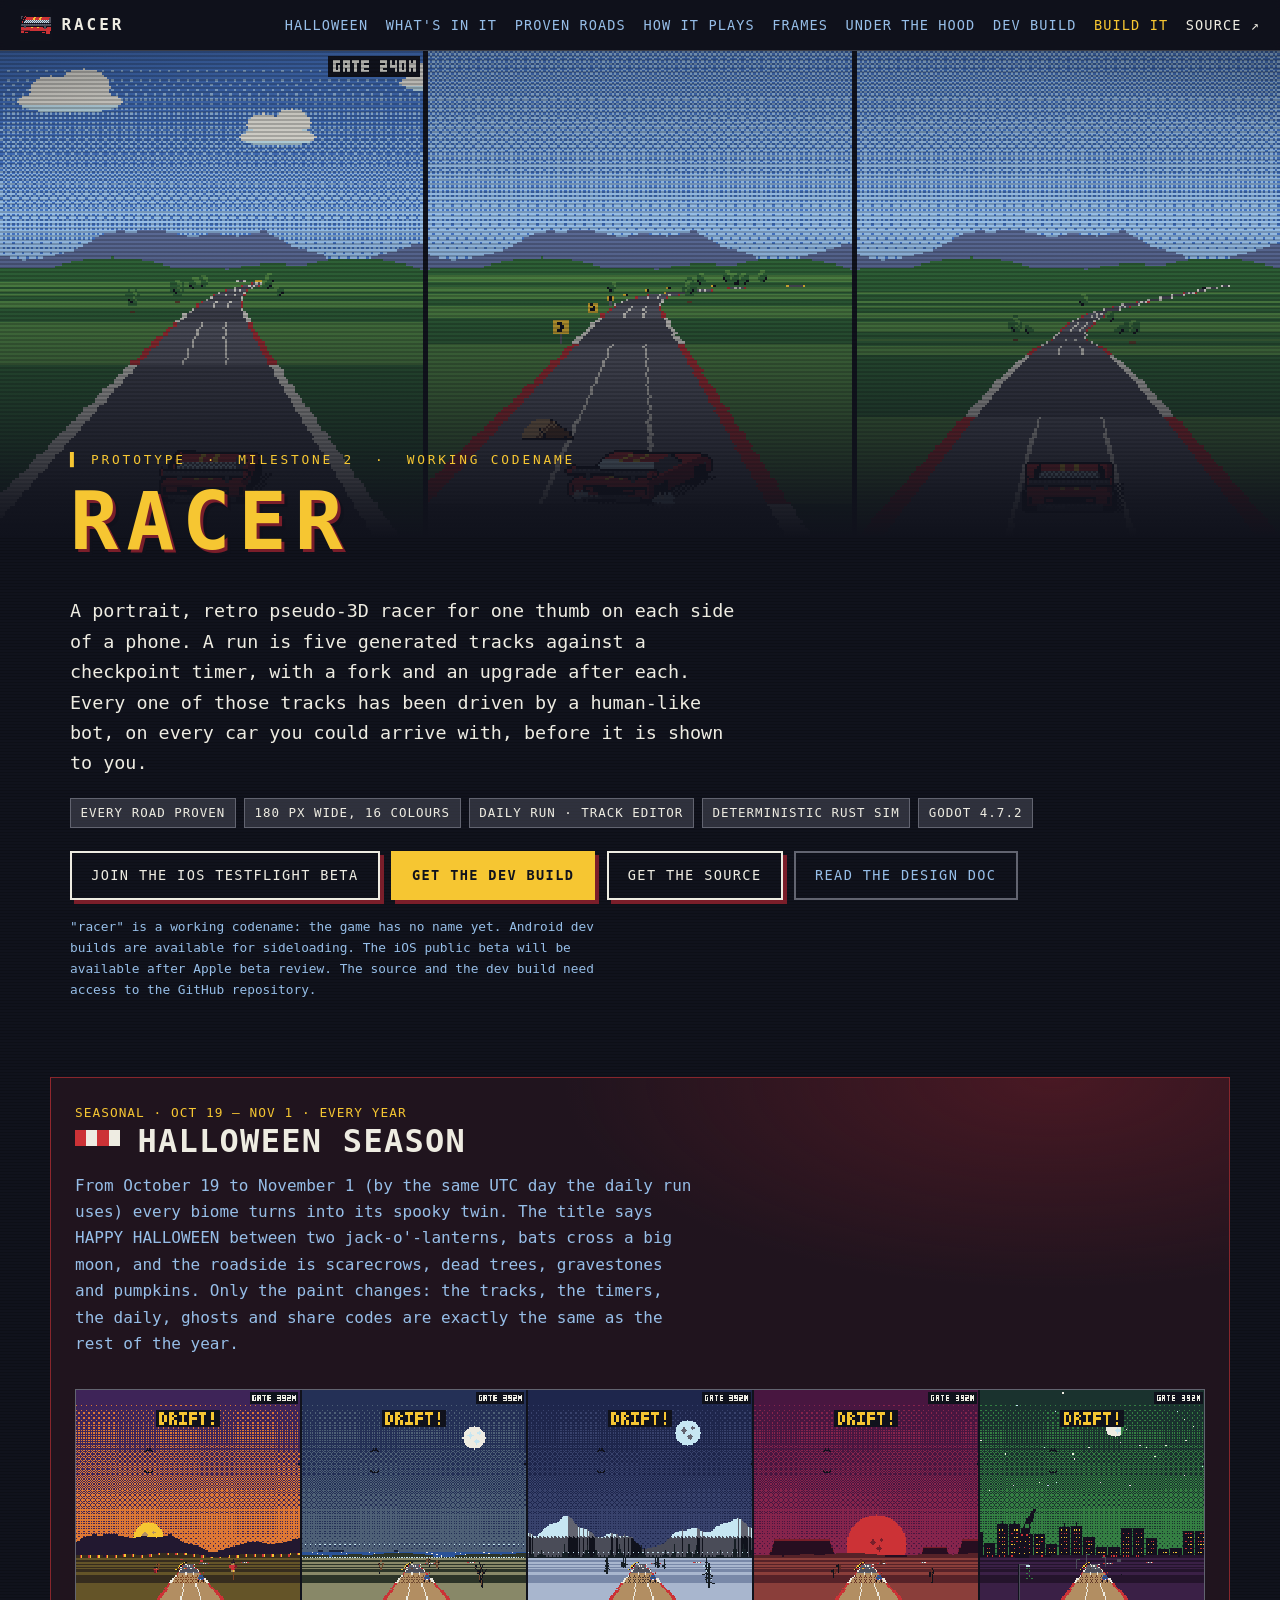
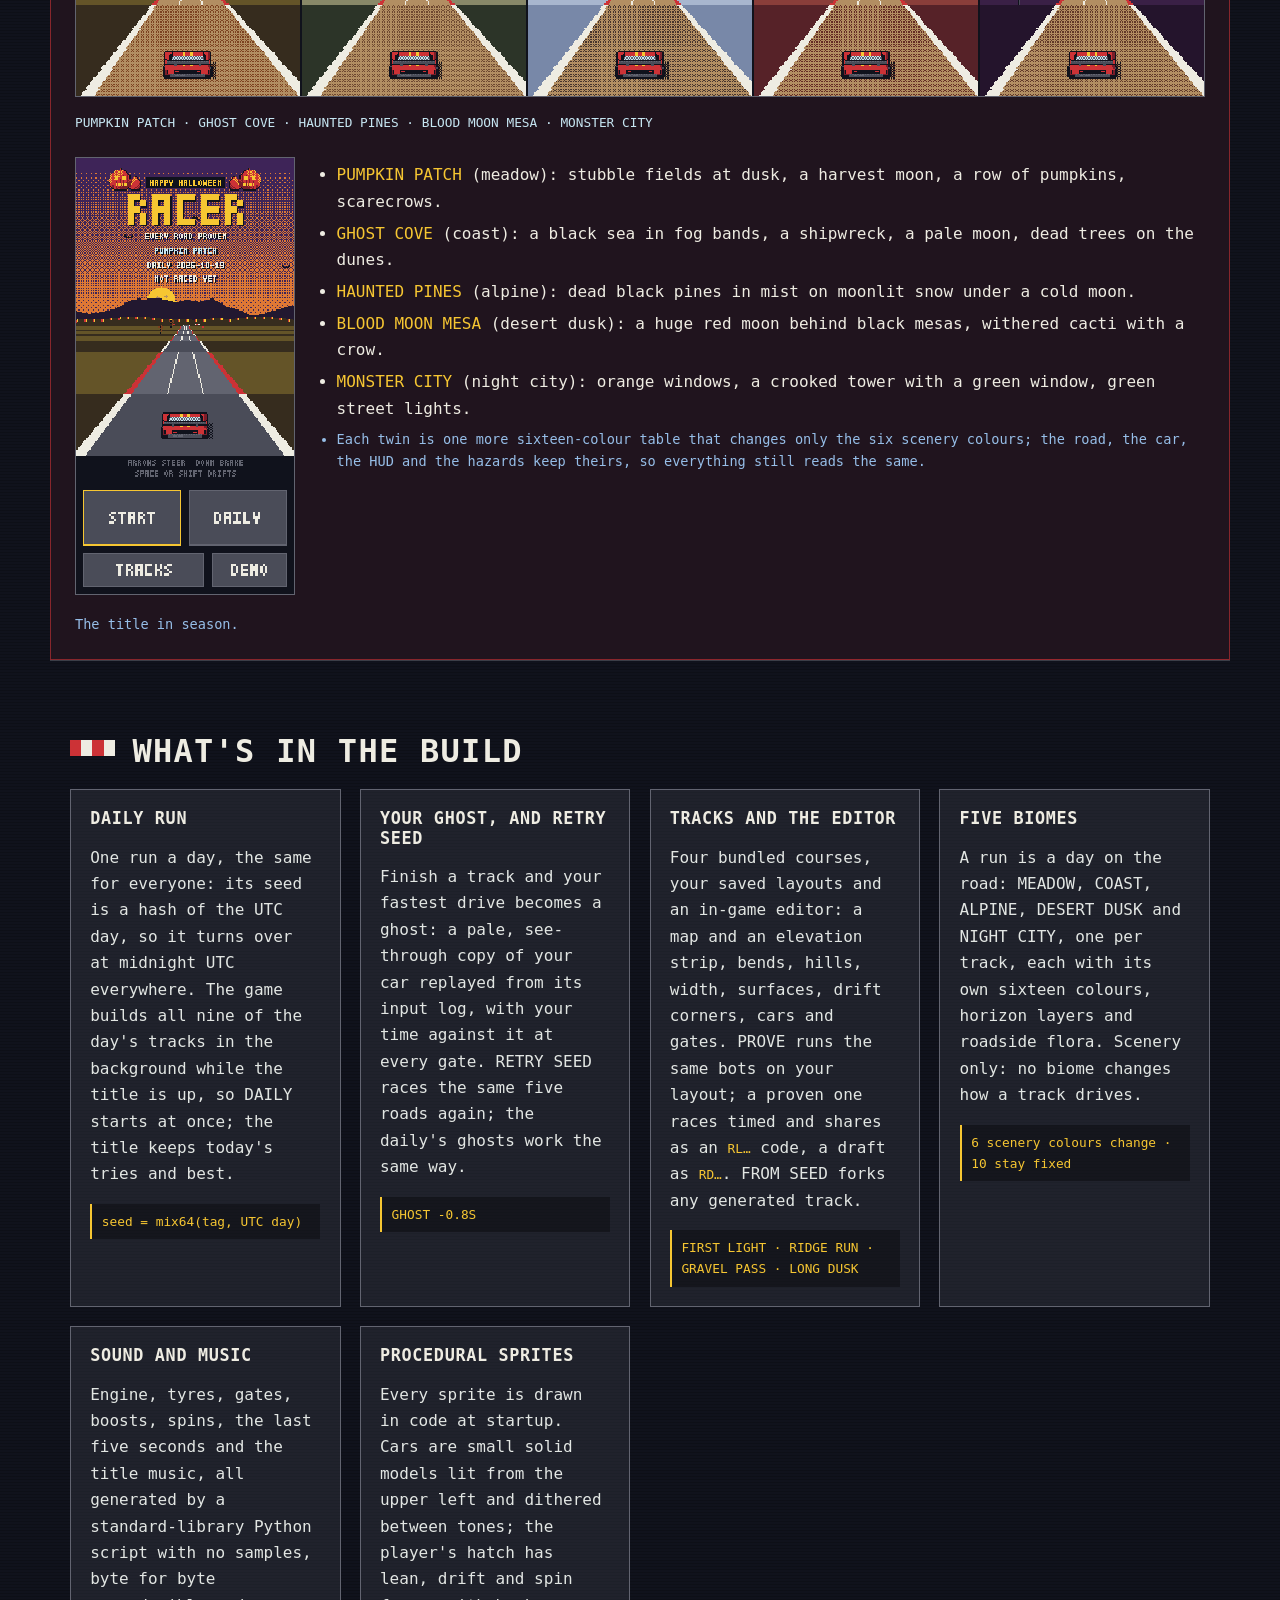
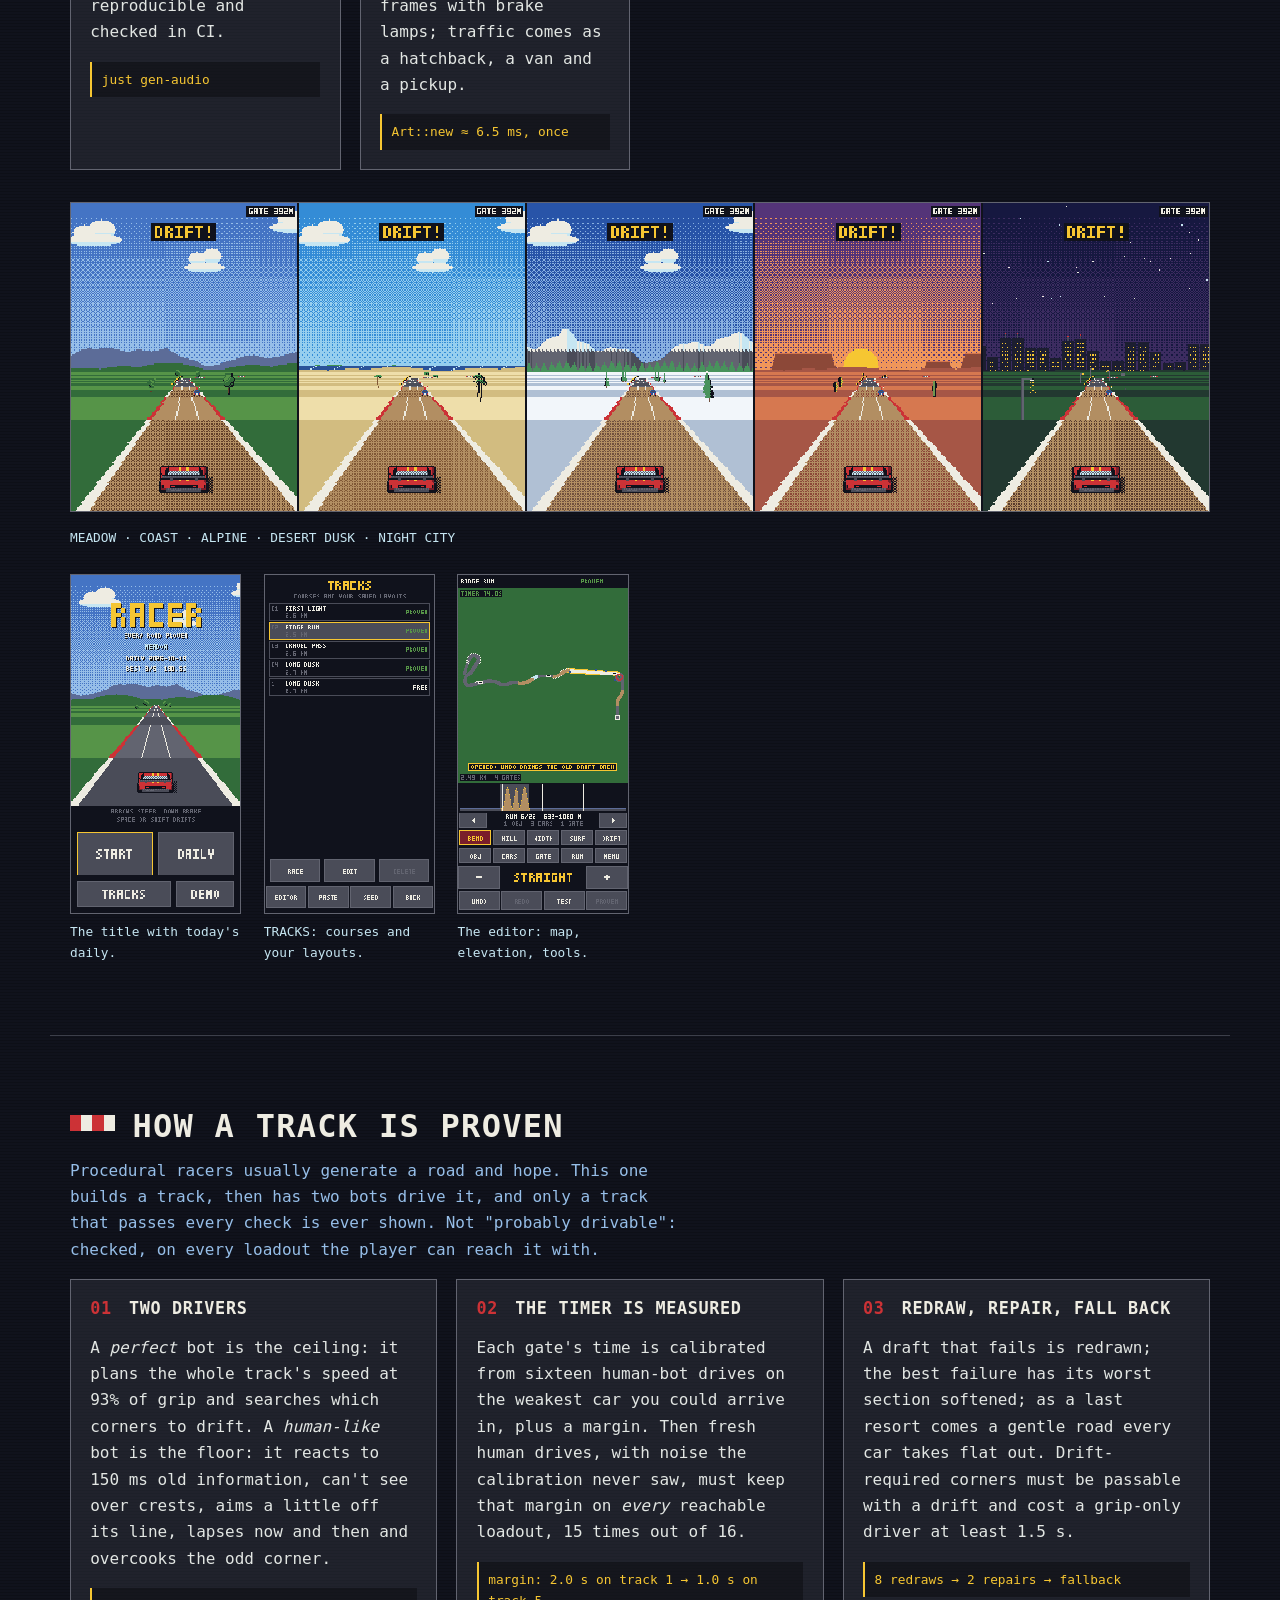
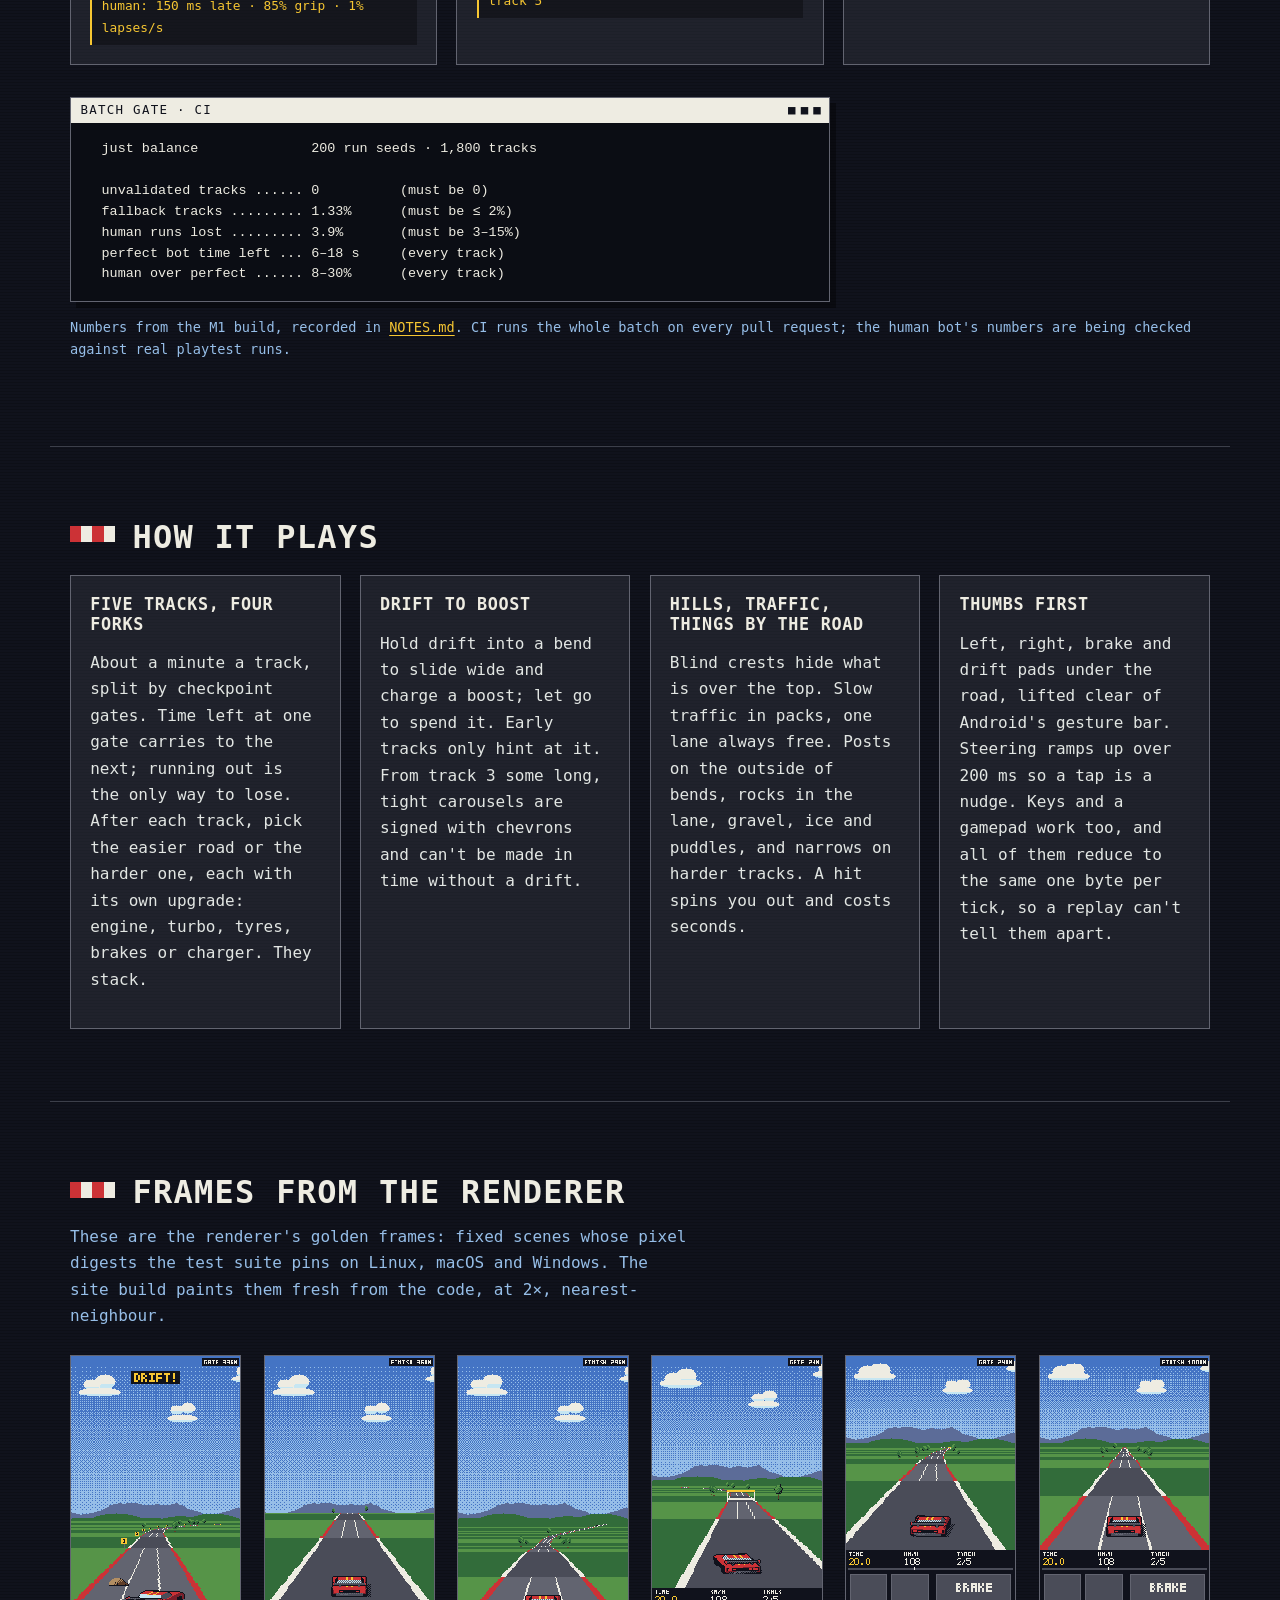
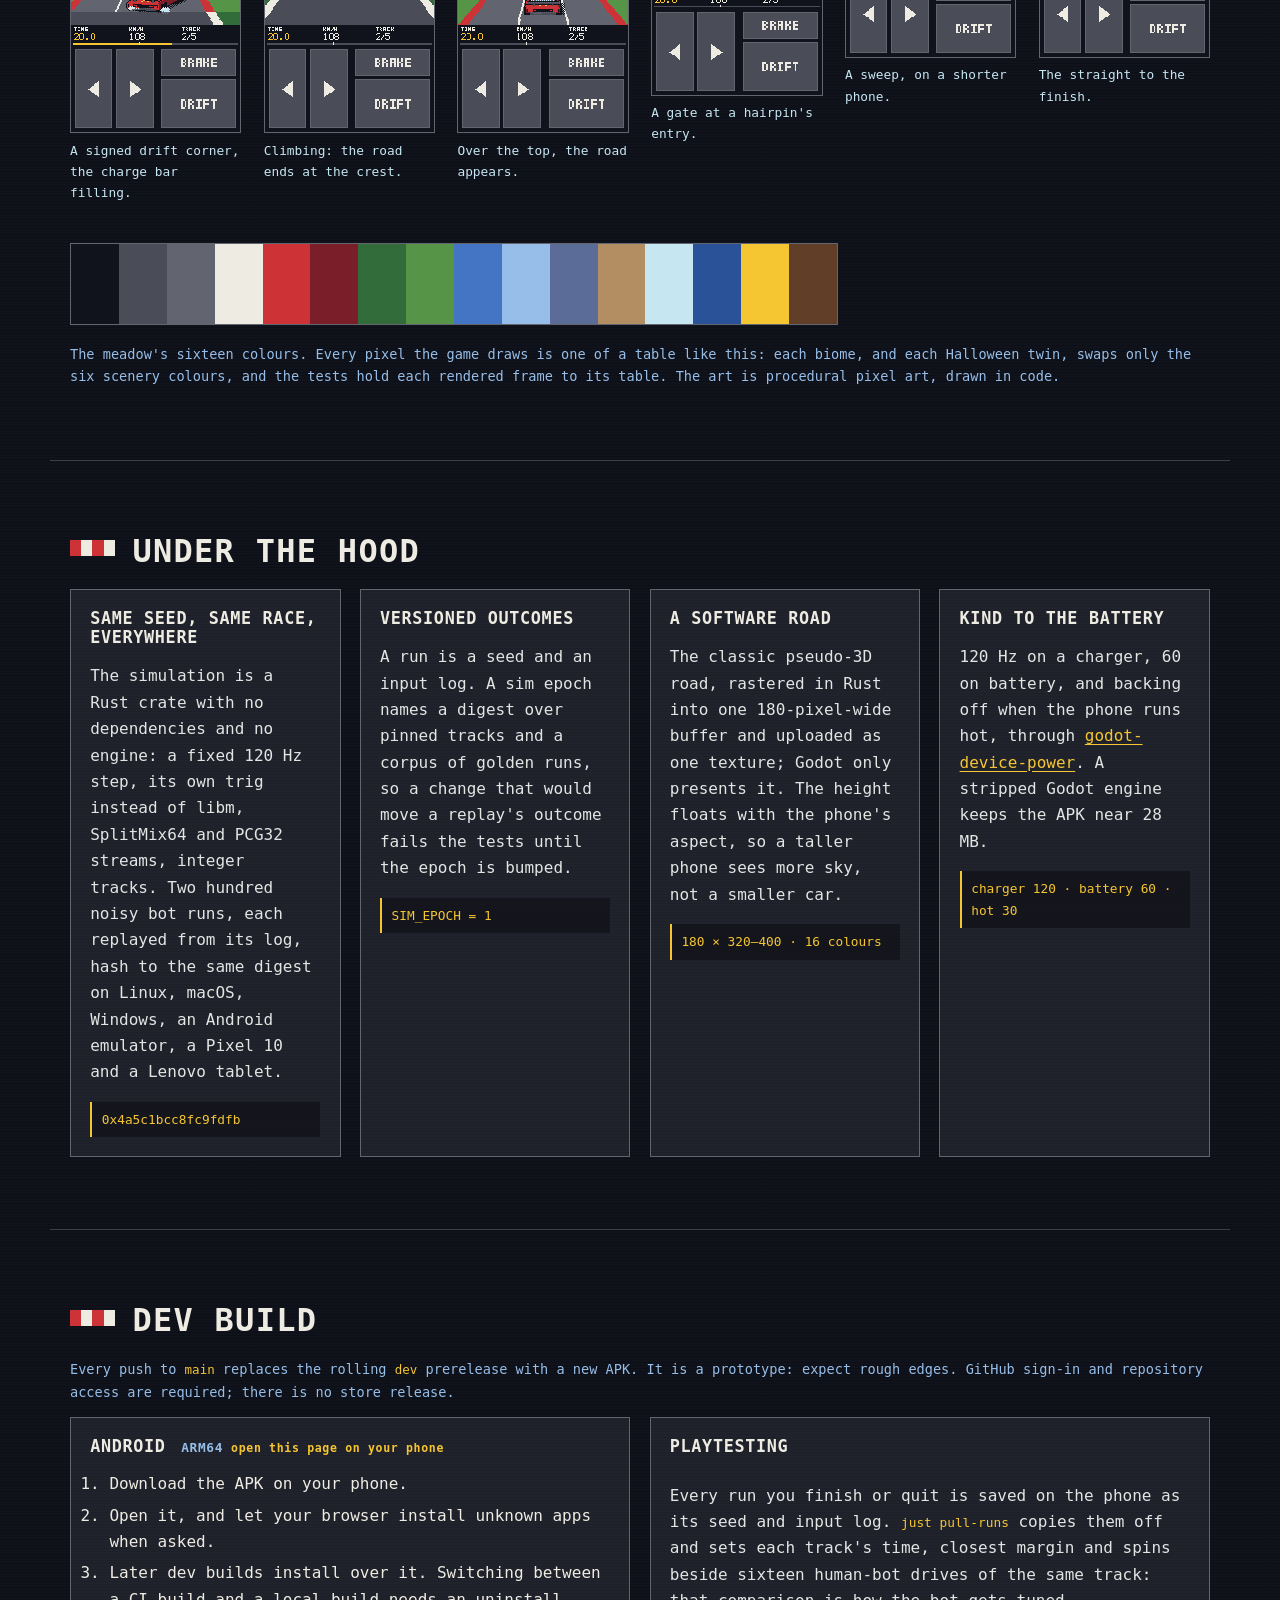
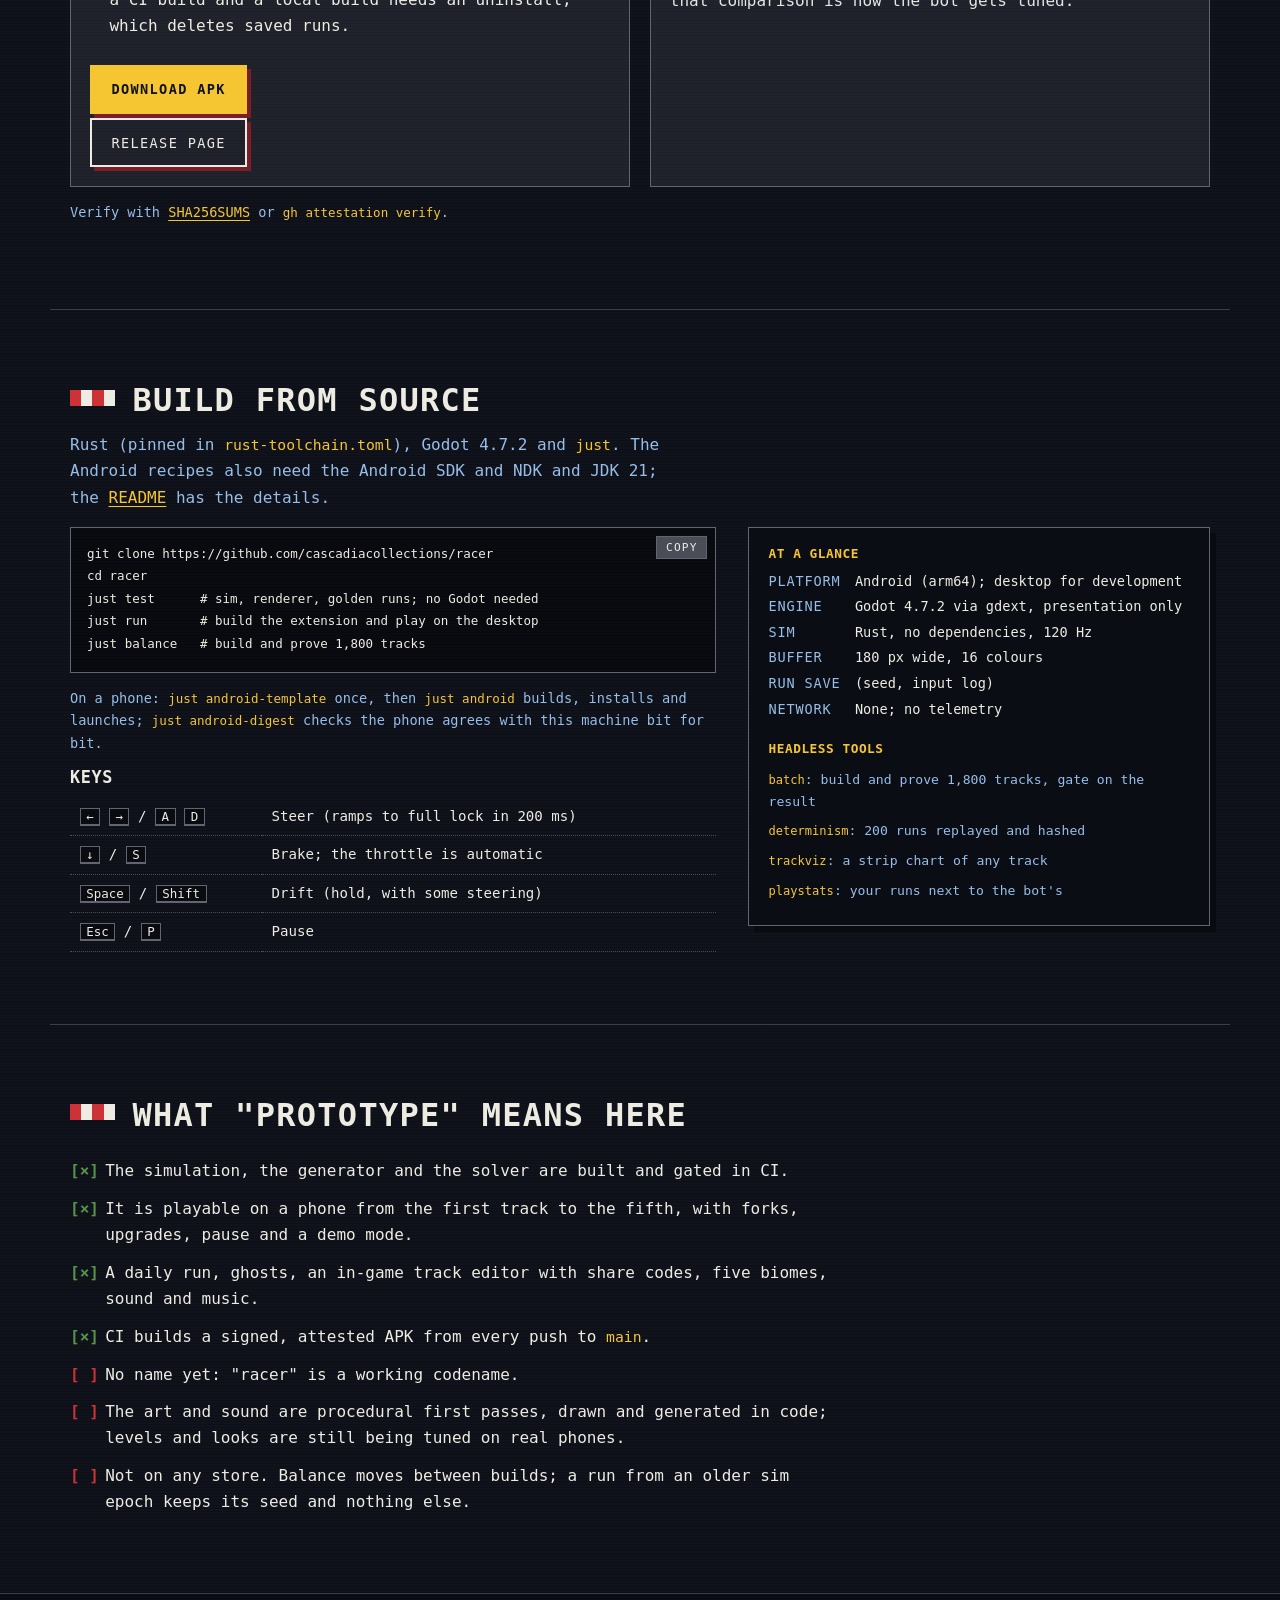
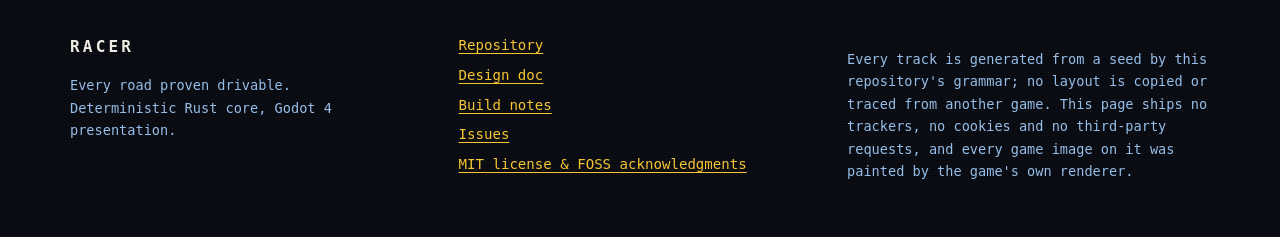
==== commit c43fff06: "Support external TestFlight builds and public beta link" ====
--- a/site/index.html
+++ b/site/index.html
@@ -68,13 +68,14 @@
     </ul>
 
     <div class="cta">
+      <a class="btn" href="https://testflight.apple.com/join/9USbkcSq">Join the iOS TestFlight beta</a>
       <a class="btn primary" href="#dev">Get the dev build</a>
       <a class="btn" href="https://github.com/cascadiacollections/racer">Get the source</a>
       <a class="btn ghost" href="https://github.com/cascadiacollections/racer/blob/main/design/DESIGN.md">Read the design doc</a>
     </div>
 
     <p class="fineprint">"racer" is a working codename: the game has no name
-      yet. Android only for now, sideloaded, and not on any store. The source
+      yet. Android dev builds are available for sideloading. The iOS public beta will be available after Apple beta review. The source
       and the dev build need access to the GitHub repository.</p>
   </div>
 </section>
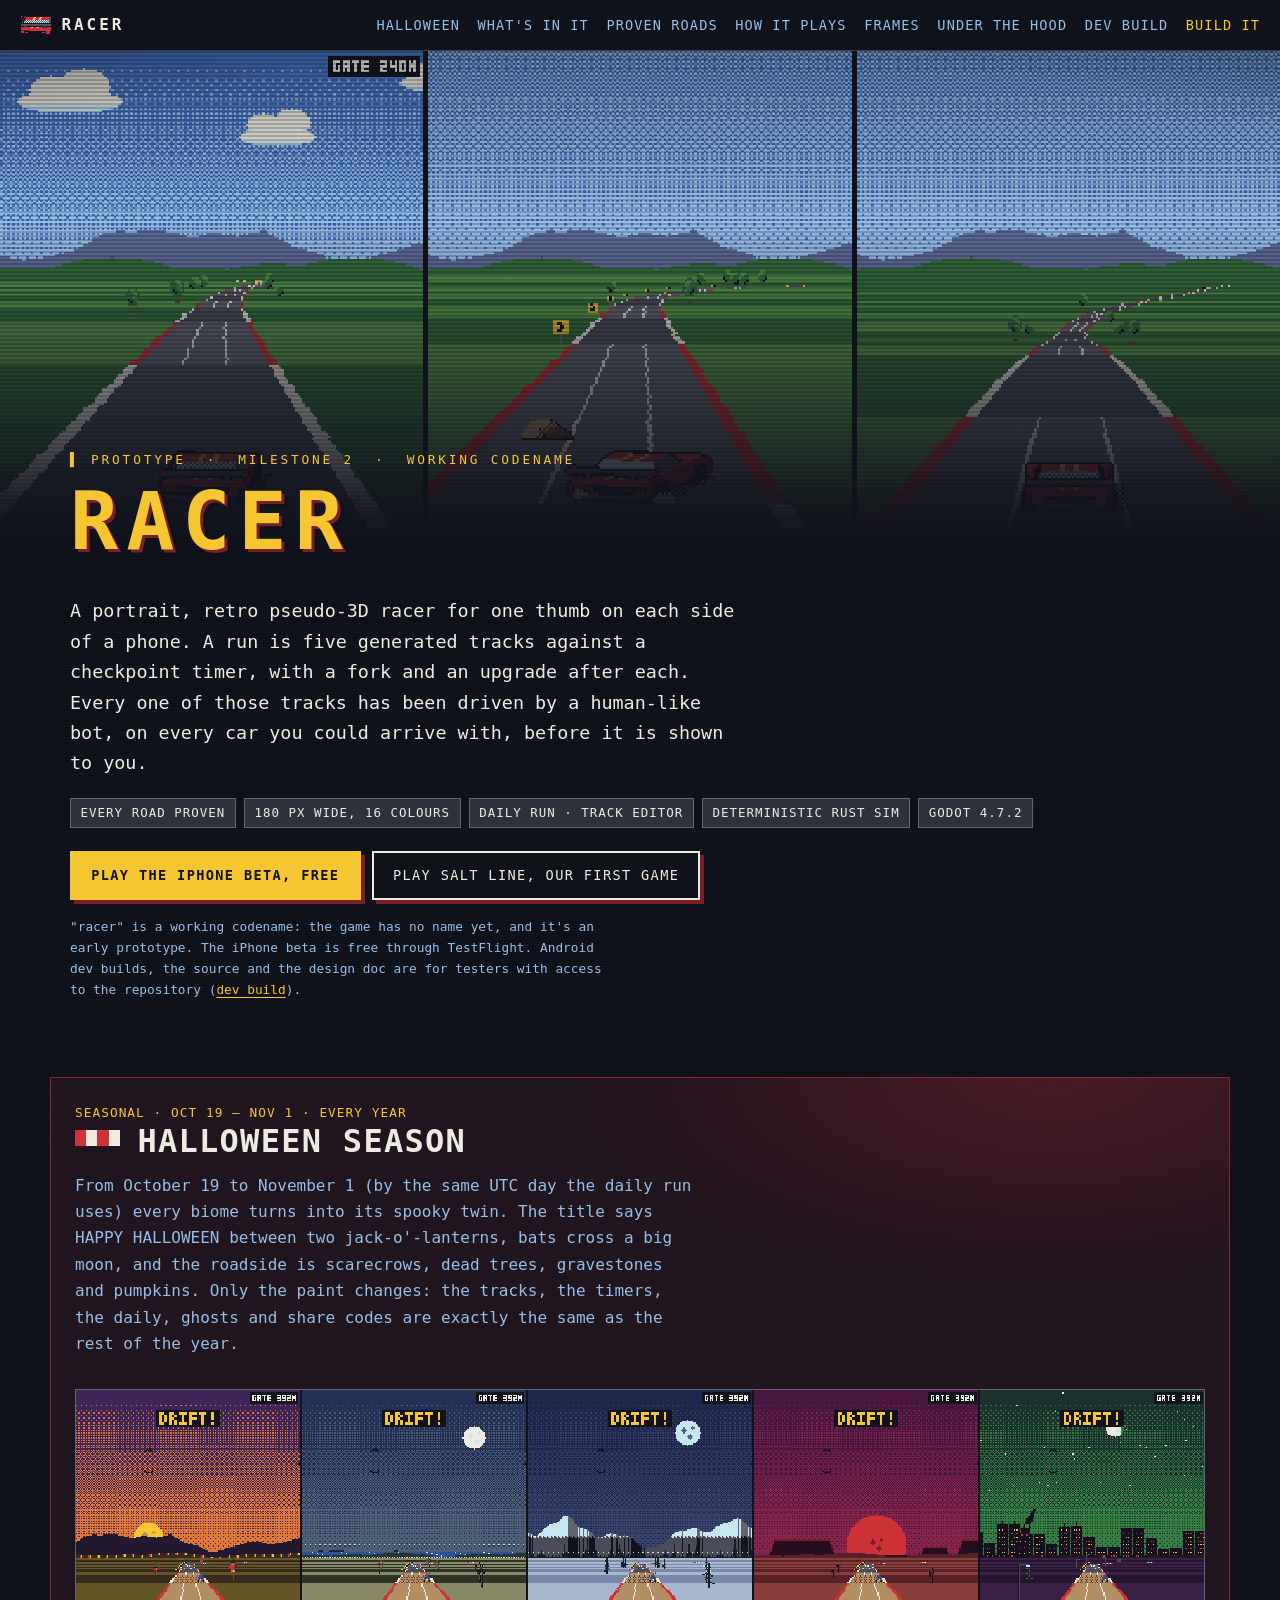
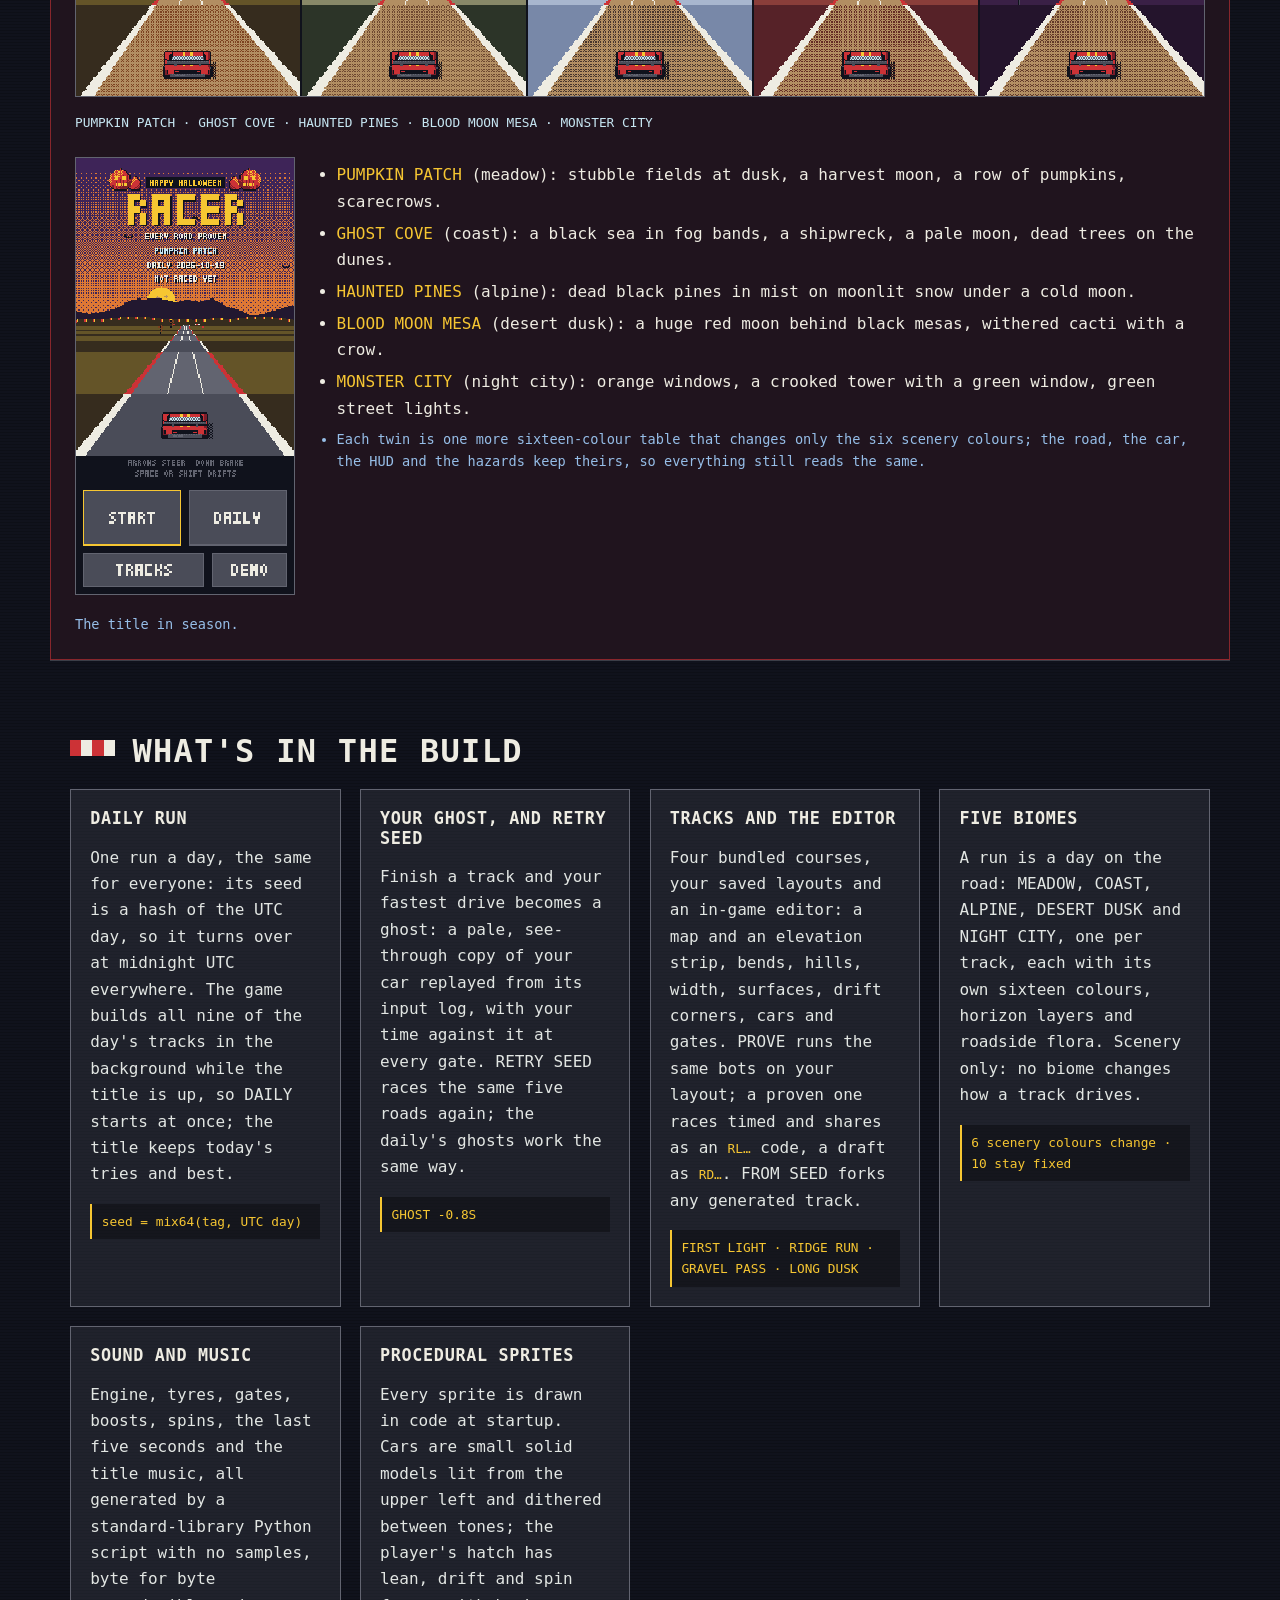
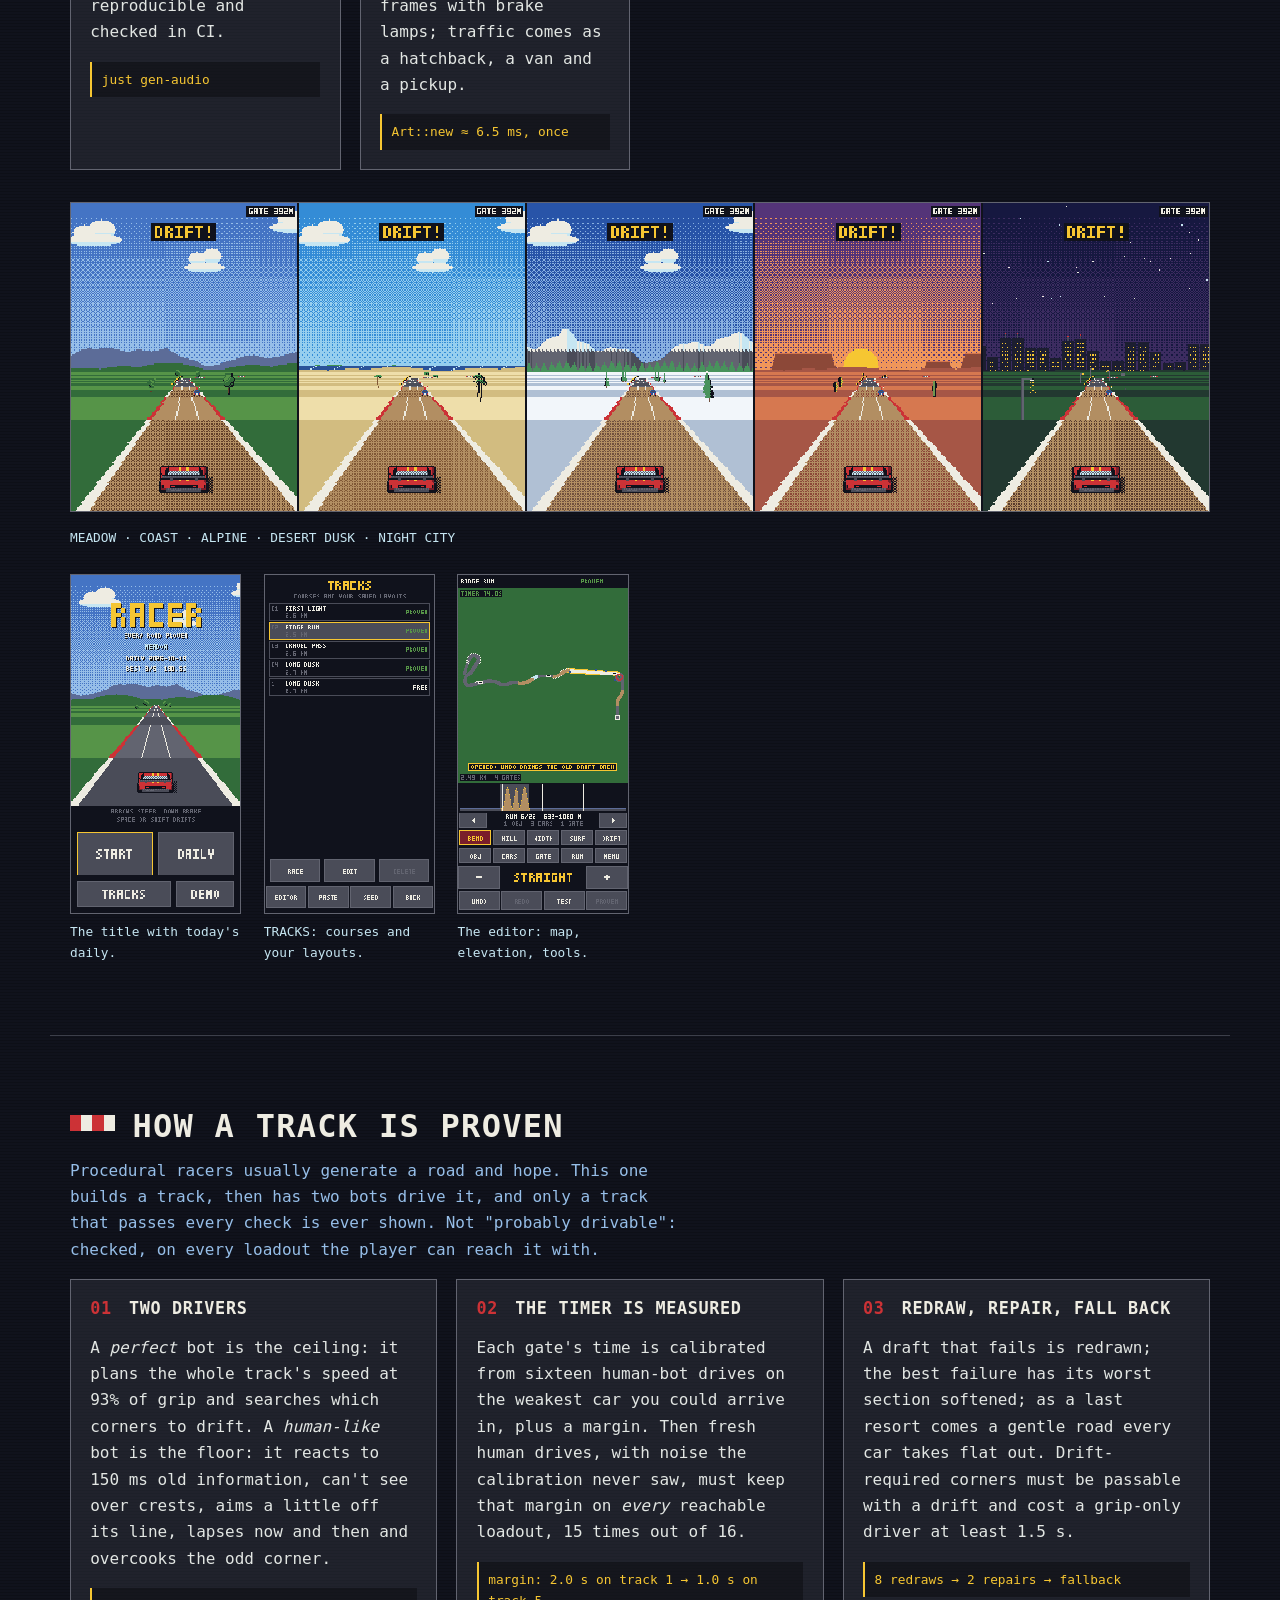
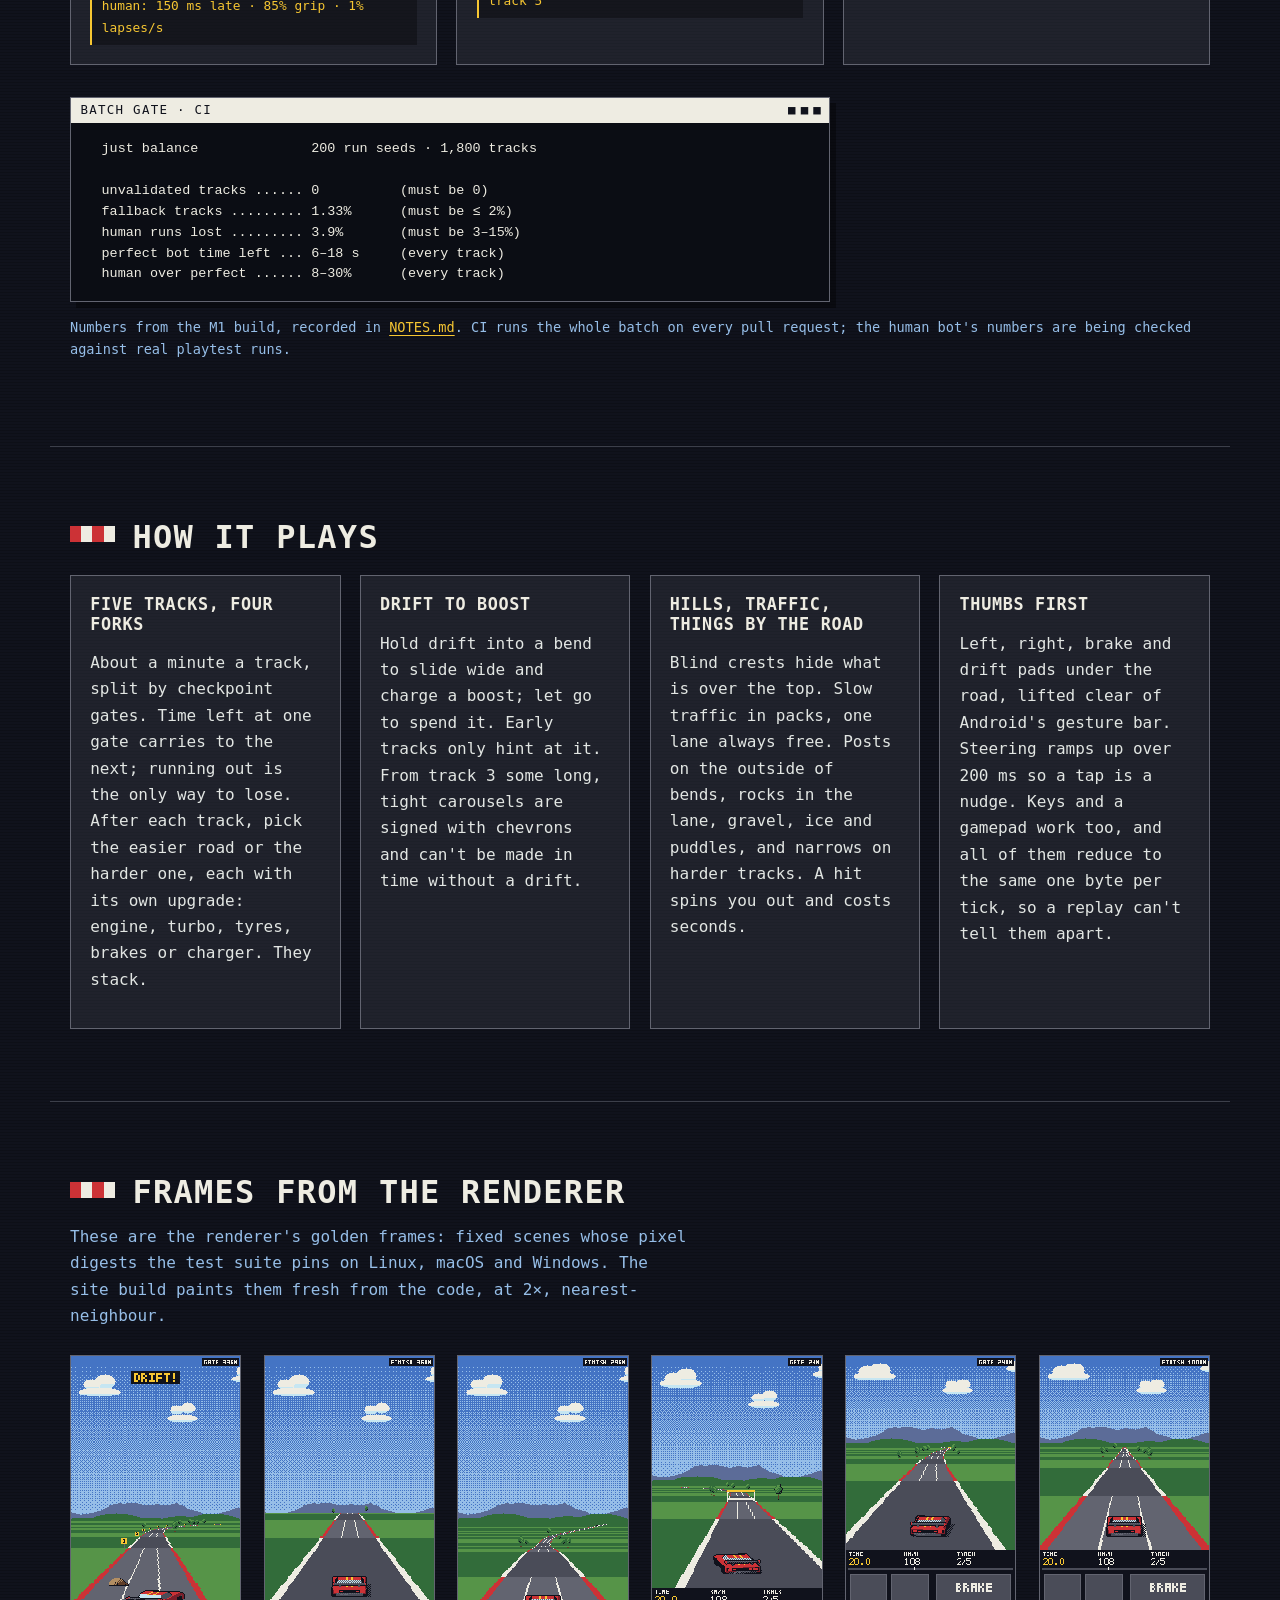
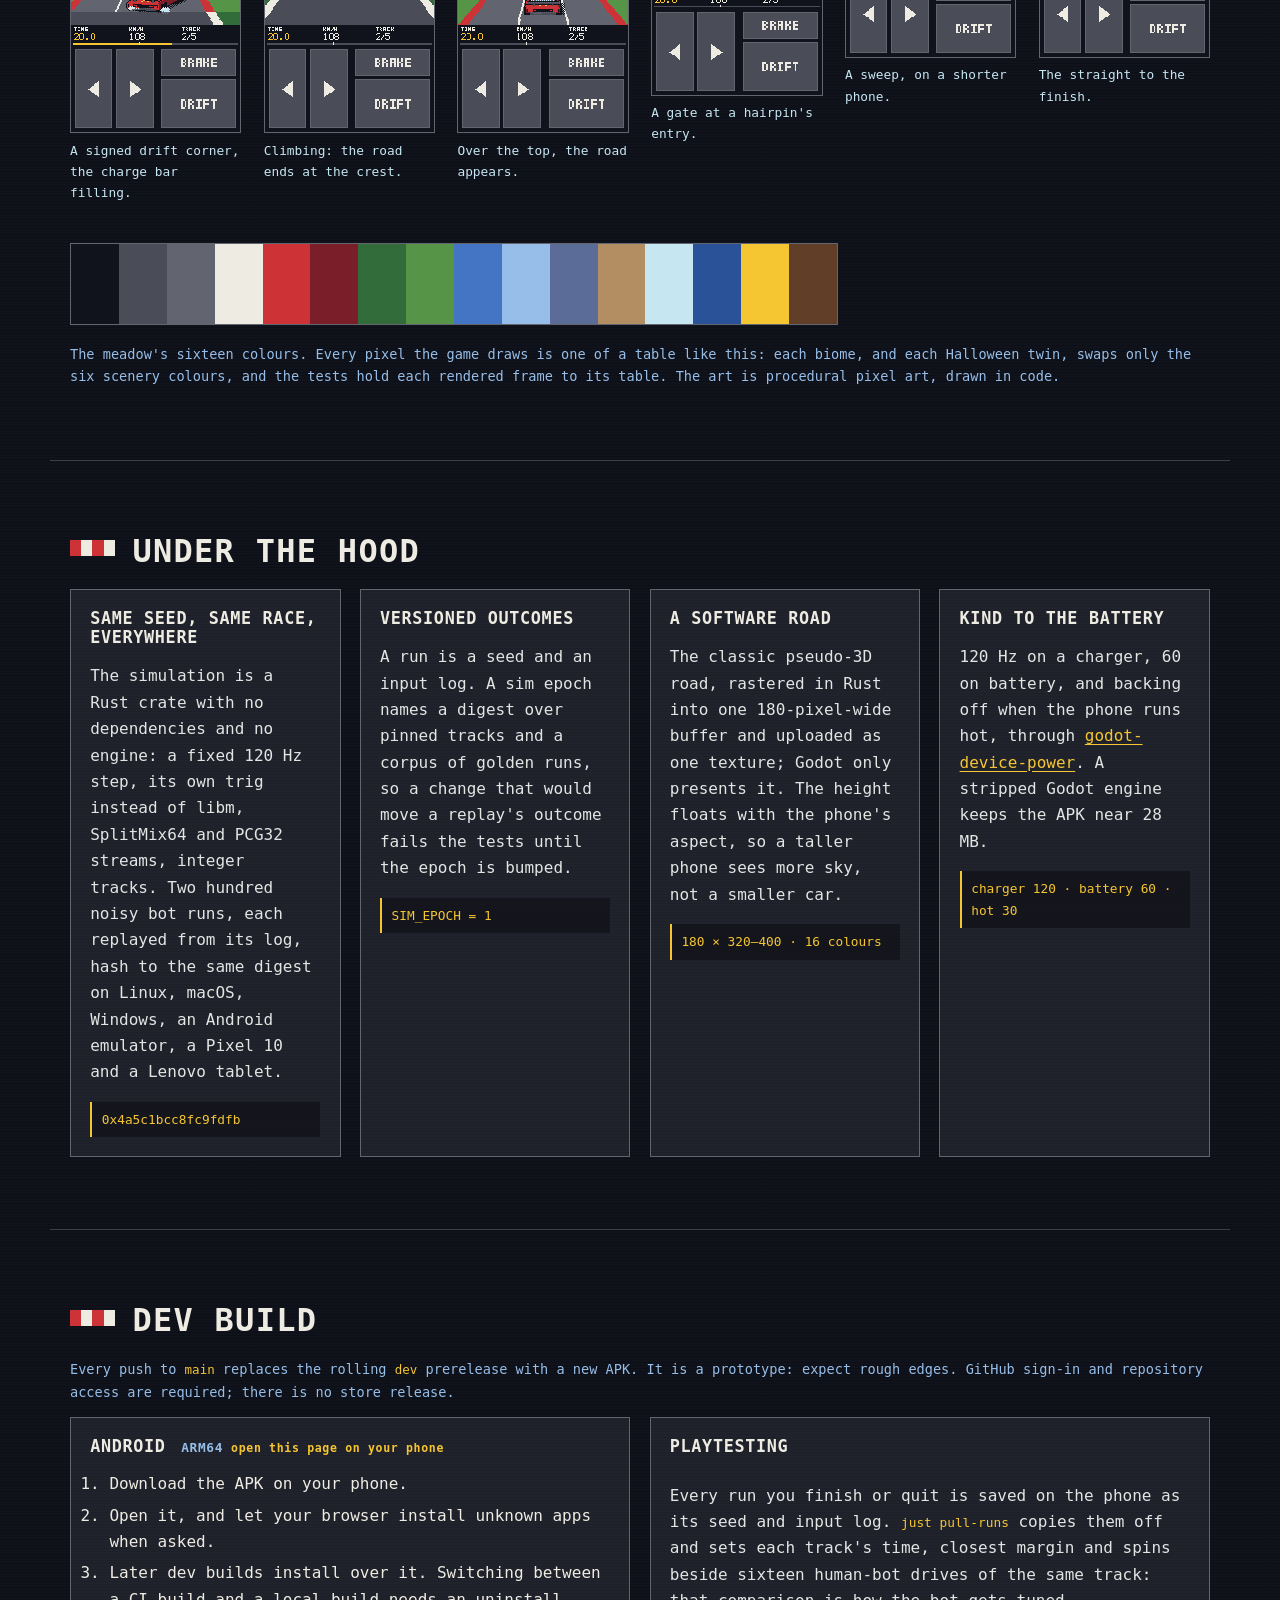
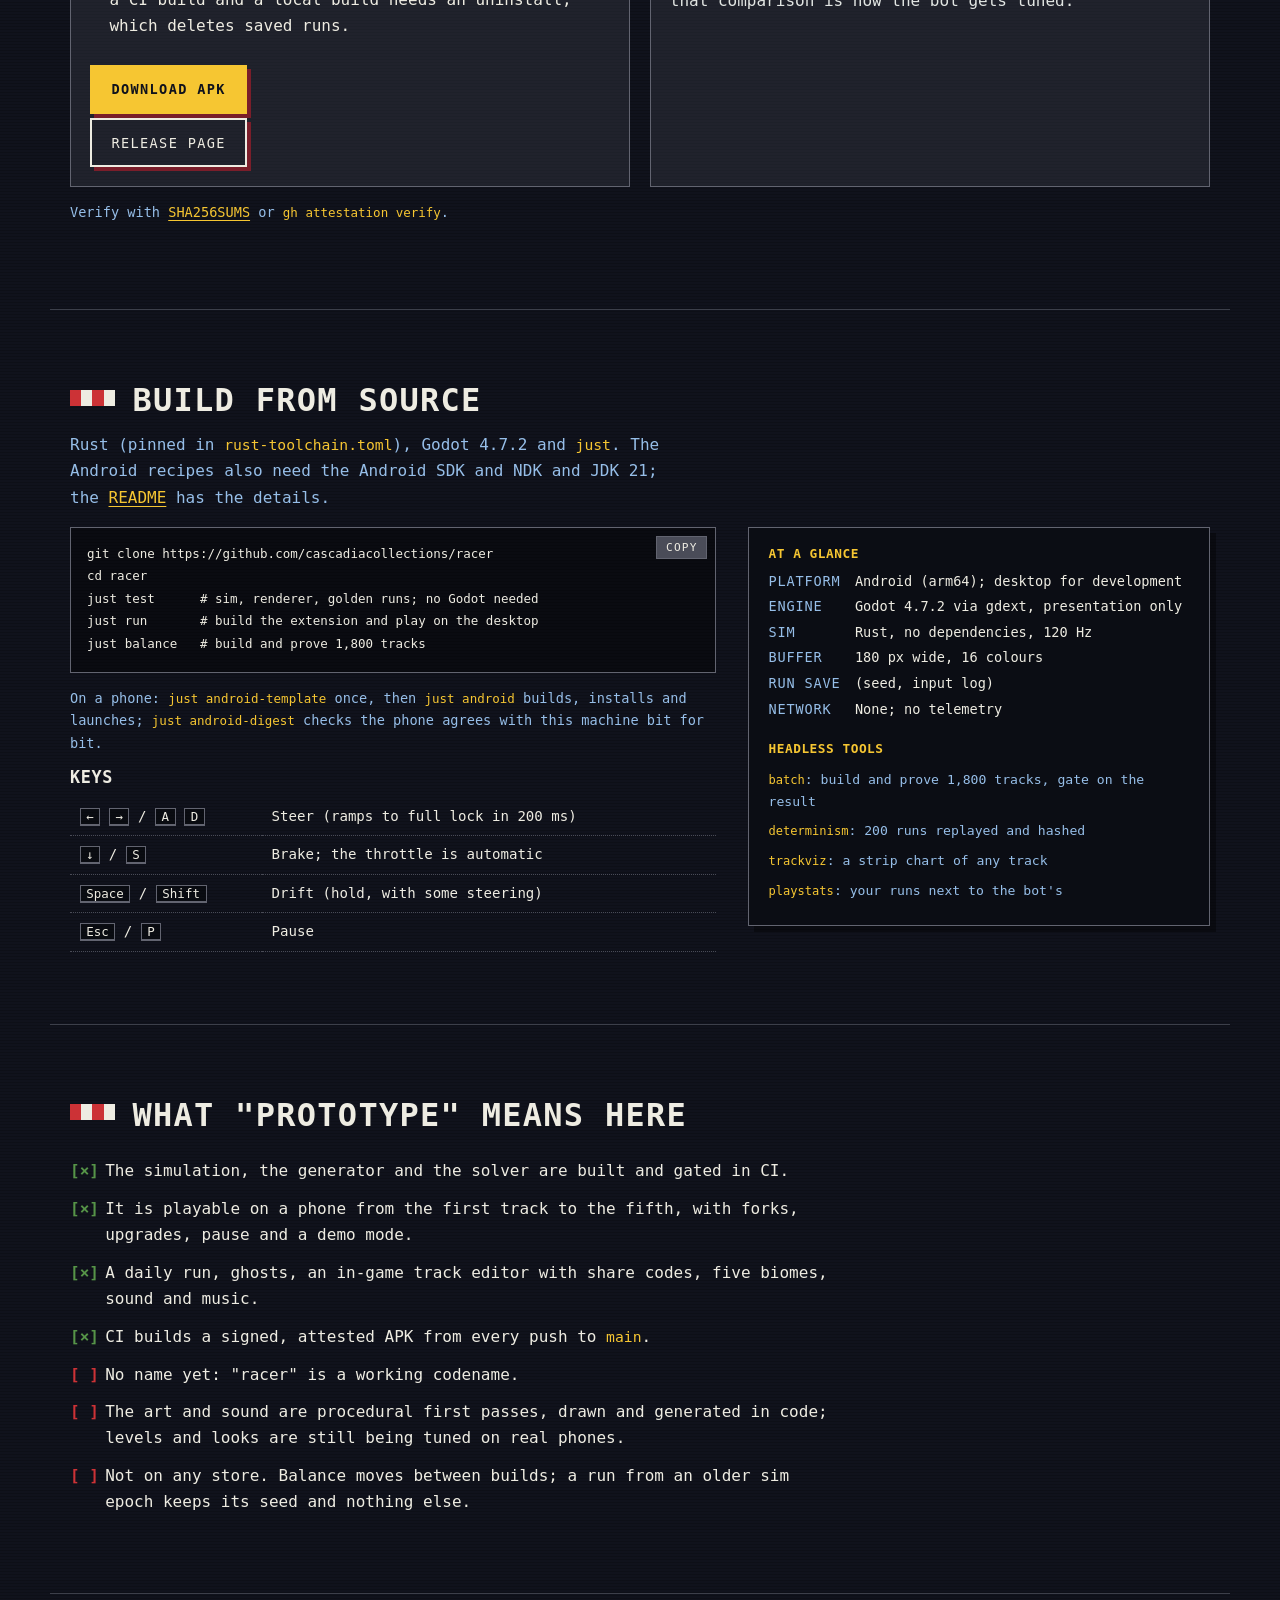
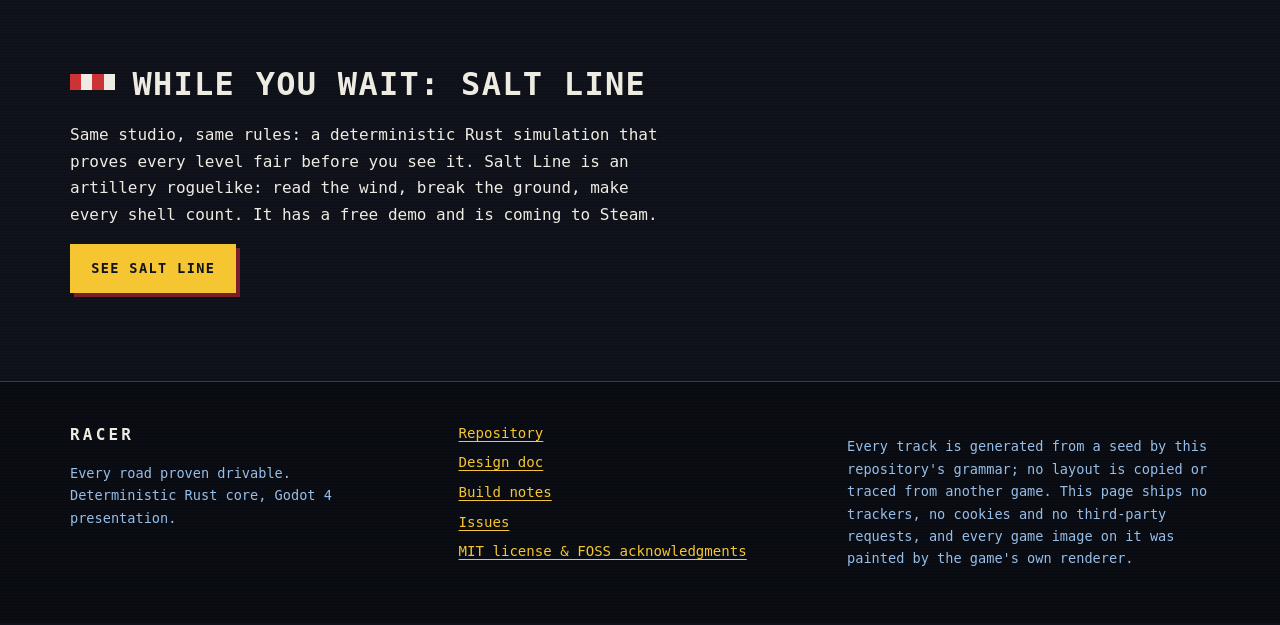
==== commit 8e55e463: "site: point visitors at the free iPhone beta and Salt Line The hero's primary button was a dev build" ====
--- a/site/index.html
+++ b/site/index.html
@@ -4,7 +4,7 @@
 <meta charset="utf-8">
 <meta name="viewport" content="width=device-width, initial-scale=1">
 <title>racer: every road proven drivable (working codename)</title>
-<meta name="description" content="racer is the working codename of a portrait, retro pseudo-3D roguelike racer in which every generated track is driven by a human-like bot before you see it. An early prototype for Android phones.">
+<meta name="description" content="An early prototype of a portrait, retro pseudo-3D roguelike racer in which every generated track is driven by a human-like bot before you see it. Free iPhone beta on TestFlight; from the studio behind Salt Line.">
 <!-- The placeholder below is rewritten to the live Pages base URL at deploy
      time (.github/workflows/pages.yml); it only affects link previews. -->
 <link rel="canonical" href="__SITE_URL__">
@@ -38,11 +38,12 @@
     <a href="#tech">Under the hood</a>
     <a href="#dev">Dev build</a>
     <a href="#build">Build it</a>
-    <a class="ext" href="https://github.com/cascadiacollections/racer">Source ↗</a>
   </nav>
 </header>
 
 <main id="main">
+
+
 
 <section id="top" class="hero">
   <div class="hero-art" aria-hidden="true">
@@ -68,15 +69,14 @@
     </ul>
 
     <div class="cta">
-      <a class="btn" href="https://testflight.apple.com/join/9USbkcSq">Join the iOS TestFlight beta</a>
-      <a class="btn primary" href="#dev">Get the dev build</a>
-      <a class="btn" href="https://github.com/cascadiacollections/racer">Get the source</a>
-      <a class="btn ghost" href="https://github.com/cascadiacollections/racer/blob/main/design/DESIGN.md">Read the design doc</a>
+      <a class="btn primary" href="https://testflight.apple.com/join/9USbkcSq">Play the iPhone beta, free</a>
+      <a class="btn" href="https://cascadiacollections.github.io/saltline/">Play Salt Line, our first game</a>
     </div>
 
     <p class="fineprint">"racer" is a working codename: the game has no name
-      yet. Android dev builds are available for sideloading. The iOS public beta will be available after Apple beta review. The source
-      and the dev build need access to the GitHub repository.</p>
+      yet, and it's an early prototype. The iPhone beta is free through TestFlight.
+      Android dev builds, the source and the design doc are for testers with access
+      to the repository (<a href="#dev">dev build</a>).</p>
   </div>
 </section>
 
@@ -452,6 +452,15 @@
   </ul>
 </section>
 
+<!-- ---------------------------------------------------- from the maker -->
+<section class="sibling" aria-labelledby="sibling-h">
+  <h2 id="sibling-h">While you wait: Salt Line</h2>
+  <p>Same studio, same rules: a deterministic Rust simulation that proves every
+    level fair before you see it. Salt Line is an artillery roguelike: read the wind,
+    break the ground, make every shell count. It has a free demo and is coming to Steam.</p>
+  <p><a class="btn primary" href="https://cascadiacollections.github.io/saltline/">See Salt Line</a></p>
+</section>
+
 </main>
 
 <footer>
--- a/site/style.css
+++ b/site/style.css
@@ -356,3 +356,7 @@
   .halloween-grid { grid-template-columns: minmax(0, 1fr); }
   .halloween-grid figure { max-width: 240px; }
 }
+
+/* Cross-promotion for the studio's first game. */
+.sibling { border-top: var(--rule, 1px solid #4446); }
+.sibling p { max-width: 62ch; }
